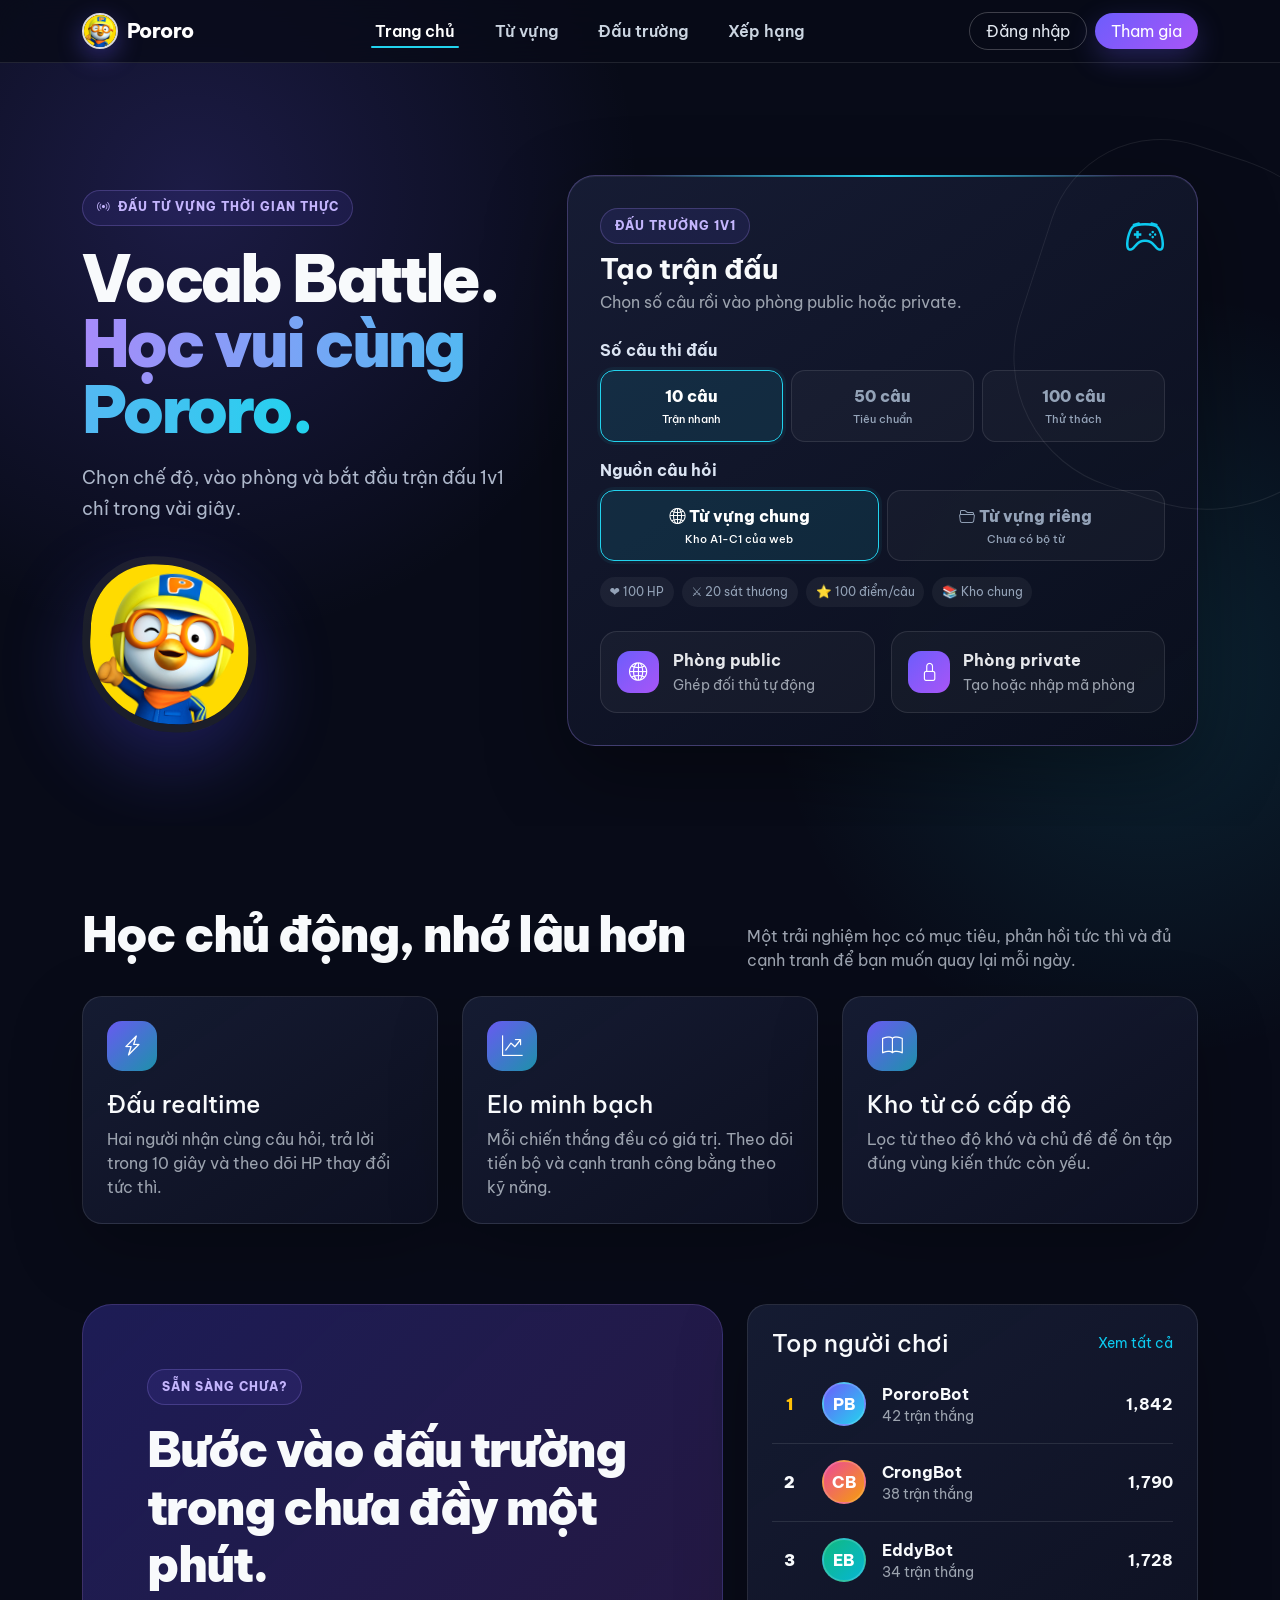
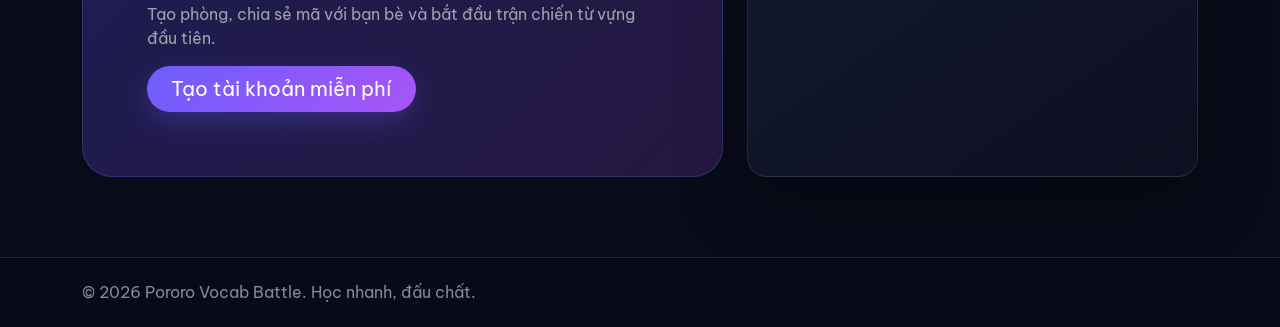
==== index.html @ 4a579e3d "first commit" ====
<!doctype html>
<html lang="vi">
<head>
  <meta charset="utf-8">
  <meta name="viewport" content="width=device-width, initial-scale=1">
  <meta name="description" content="Vocab Battle - Game từ vựng tiếng Anh 1v1 cùng Pororo. Thi đấu thời gian thực, luyện phản xạ và ghi nhớ từ mới.">
  <title>Vocab Battle - Game từ vựng tiếng Anh 1v1</title>
  <link rel="icon" type="image/jpeg" href="assets/images/pororo.jpg">
  <link rel="preconnect" href="https://fonts.googleapis.com">
  <link rel="preconnect" href="https://fonts.gstatic.com" crossorigin>
  <link href="https://fonts.googleapis.com/css2?family=Be+Vietnam+Pro:wght@400;500;600;700;800;900&display=swap" rel="stylesheet">
  <link href="https://cdn.jsdelivr.net/npm/bootstrap@5.3.8/dist/css/bootstrap.min.css" rel="stylesheet">
  <link href="https://cdn.jsdelivr.net/npm/bootstrap-icons@1.13.1/font/bootstrap-icons.min.css" rel="stylesheet">
  <link href="assets/css/main.css" rel="stylesheet">
</head>
<body data-page="home">
  <header id="siteNav"></header>
  <main class="site-main">
    <section class="hero">
      <div class="container position-relative">
        <div class="row g-5 align-items-center">
          <div class="col-lg-5">
            <span class="eyebrow"><i class="bi bi-broadcast"></i> Đấu từ vựng thời gian thực</span>
            <h1 class="hero-title">Vocab Battle.<br><span class="gradient-text">Học vui cùng Pororo.</span></h1>
            <p class="hero-copy">Chọn chế độ, vào phòng và bắt đầu trận đấu 1v1 chỉ trong vài giây.</p>
            <div class="pororo-hero" style="width:min(175px,45vw);margin-left:0"><img src="assets/images/pororo.jpg" alt="Pororo đồng hành cùng người học từ vựng"></div>
          </div>
          <div class="col-lg-7">
            <section class="battle-launcher" aria-labelledby="battleLauncherTitle">
              <div class="d-flex justify-content-between align-items-start gap-3 mb-4"><div><span class="eyebrow">Đấu trường 1v1</span><h2 class="h3 fw-bold mt-2 mb-1" id="battleLauncherTitle">Tạo trận đấu</h2><p class="text-muted-vb mb-0">Chọn số câu rồi vào phòng public hoặc private.</p></div><i class="bi bi-controller fs-1 text-info"></i></div>
              <p class="form-label mb-2">Số câu thi đấu</p>
              <div class="row g-2 mb-3" id="homeModeOptions">
                <div class="col-4 mode-option"><input type="radio" name="homeMode" id="mode10" value="10" checked><label for="mode10">10 câu<small>Trận nhanh</small></label></div>
                <div class="col-4 mode-option"><input type="radio" name="homeMode" id="mode50" value="50"><label for="mode50">50 câu<small>Tiêu chuẩn</small></label></div>
                <div class="col-4 mode-option"><input type="radio" name="homeMode" id="mode100" value="100"><label for="mode100">100 câu<small>Thử thách</small></label></div>
              </div>
              <p class="form-label mb-2">Nguồn câu hỏi</p>
              <div class="row g-2 mb-3">
                <div class="col-6 mode-option"><input type="radio" name="homeBank" id="homeBankPublic" value="public" checked><label for="homeBankPublic"><i class="bi bi-globe2 me-1"></i>Từ vựng chung<small>Kho A1-C1 của web</small></label></div>
                <div class="col-6 mode-option"><input type="radio" name="homeBank" id="homeBankPersonal" value="personal"><label for="homeBankPersonal"><i class="bi bi-folder2-open me-1"></i>Từ vựng riêng<small id="homePersonalCount">Chưa có bộ từ</small></label></div>
              </div>
              <div class="battle-summary mb-4" id="modeSummary"><span>❤️ 100 HP</span><span>⚔️ 20 sát thương</span><span>⭐ 100 điểm/câu</span></div>
              <div class="row g-3">
                <div class="col-md-6"><button class="match-type-btn" id="publicMatch"><span class="match-type-icon"><i class="bi bi-globe2"></i></span><span><strong class="d-block">Phòng public</strong><small class="text-muted-vb">Ghép đối thủ tự động</small></span></button></div>
                <div class="col-md-6"><button class="match-type-btn" id="privateMatch"><span class="match-type-icon"><i class="bi bi-lock"></i></span><span><strong class="d-block">Phòng private</strong><small class="text-muted-vb">Tạo hoặc nhập mã phòng</small></span></button></div>
              </div>
            </section>
          </div>
        </div>
      </div>
    </section>

    <section class="section-space" id="features">
      <div class="container">
        <div class="row align-items-end mb-4">
          <div class="col-lg-7"><h2 class="section-title">Học chủ động, nhớ lâu hơn</h2></div>
          <div class="col-lg-5"><p class="text-muted-vb mb-0">Một trải nghiệm học có mục tiêu, phản hồi tức thì và đủ cạnh tranh để bạn muốn quay lại mỗi ngày.</p></div>
        </div>
        <div class="row g-4">
          <div class="col-md-4"><article class="glass-card"><div class="feature-icon"><i class="bi bi-lightning-charge"></i></div><h4>Đấu realtime</h4><p class="text-muted-vb mb-0">Hai người nhận cùng câu hỏi, trả lời trong 10 giây và theo dõi HP thay đổi tức thì.</p></article></div>
          <div class="col-md-4"><article class="glass-card"><div class="feature-icon"><i class="bi bi-graph-up-arrow"></i></div><h4>Elo minh bạch</h4><p class="text-muted-vb mb-0">Mỗi chiến thắng đều có giá trị. Theo dõi tiến bộ và cạnh tranh công bằng theo kỹ năng.</p></article></div>
          <div class="col-md-4"><article class="glass-card"><div class="feature-icon"><i class="bi bi-book"></i></div><h4>Kho từ có cấp độ</h4><p class="text-muted-vb mb-0">Lọc từ theo độ khó và chủ đề để ôn tập đúng vùng kiến thức còn yếu.</p></article></div>
        </div>
      </div>
    </section>

    <section class="section-space pt-0">
      <div class="container">
        <div class="row g-4 align-items-stretch">
          <div class="col-lg-7">
            <div class="cta-panel h-100 d-flex flex-column justify-content-center">
              <span class="eyebrow align-self-start">Sẵn sàng chưa?</span>
              <h2 class="section-title mt-3">Bước vào đấu trường trong chưa đầy một phút.</h2>
              <p class="text-muted-vb">Tạo phòng, chia sẻ mã với bạn bè và bắt đầu trận chiến từ vựng đầu tiên.</p>
              <div><a class="btn btn-vb btn-lg rounded-pill px-4" href="register.html">Tạo tài khoản miễn phí</a></div>
            </div>
          </div>
          <div class="col-lg-5">
            <div class="glass-card">
              <div class="d-flex justify-content-between align-items-center mb-2"><h4 class="mb-0">Top người chơi</h4><a class="small text-decoration-none text-info" href="leaderboard.html">Xem tất cả</a></div>
              <div class="rank-row"><div class="rank-number text-warning">1</div><div class="avatar">PB</div><div class="flex-grow-1"><strong>PororoBot</strong><div class="small text-muted-vb">42 trận thắng</div></div><strong>1,842</strong></div>
              <div class="rank-row"><div class="rank-number">2</div><div class="avatar" style="--avatar-a:#ec4899;--avatar-b:#f59e0b">CB</div><div class="flex-grow-1"><strong>CrongBot</strong><div class="small text-muted-vb">38 trận thắng</div></div><strong>1,790</strong></div>
              <div class="rank-row"><div class="rank-number">3</div><div class="avatar" style="--avatar-a:#10b981;--avatar-b:#06b6d4">EB</div><div class="flex-grow-1"><strong>EddyBot</strong><div class="small text-muted-vb">34 trận thắng</div></div><strong>1,728</strong></div>
            </div>
          </div>
        </div>
      </div>
    </section>
  </main>
  <div id="siteFooter"></div>
  <script src="https://cdn.jsdelivr.net/npm/bootstrap@5.3.8/dist/js/bootstrap.bundle.min.js"></script>
  <script src="assets/js/app.js"></script>
  <script src="assets/js/vocabulary-data.js"></script>
  <script src="assets/js/vocabulary-examples.js"></script>
  <script src="assets/js/word-bank.js"></script>
  <script src="assets/js/battle-config.js"></script>
  <script src="assets/js/home.js"></script>
</body>
</html>
---- assets/css/main.css ----
:root {
  --vb-primary: #6d5dfc;
  --vb-primary-dark: #4f46e5;
  --vb-secondary: #a855f7;
  --vb-accent: #22d3ee;
  --vb-bg: #080b18;
  --vb-surface: #11162a;
  --vb-surface-2: #171d35;
  --vb-border: rgba(255, 255, 255, 0.1);
  --vb-text: #f8fafc;
  --vb-muted: #9ca3af;
  --vb-success: #34d399;
  --vb-danger: #fb7185;
  --vb-warning: #fbbf24;
  --vb-radius: 20px;
}

* { box-sizing: border-box; }

html { scroll-behavior: smooth; }

body {
  min-height: 100vh;
  margin: 0;
  color: var(--vb-text);
  background:
    radial-gradient(circle at 15% 10%, rgba(109, 93, 252, 0.2), transparent 28rem),
    radial-gradient(circle at 90% 35%, rgba(34, 211, 238, 0.12), transparent 24rem),
    var(--vb-bg);
  font-family: "Be Vietnam Pro", system-ui, -apple-system, BlinkMacSystemFont, "Segoe UI", sans-serif;
}

.page-loader {
  position: fixed;
  z-index: 3000;
  inset: 0;
  display: grid;
  place-items: center;
  padding: 1.5rem;
  opacity: 1;
  visibility: visible;
  background:
    radial-gradient(circle at 50% 42%, rgba(109,93,252,.24), transparent 18rem),
    rgba(8,11,24,.96);
  backdrop-filter: blur(16px);
  transition: opacity .28s ease, visibility .28s ease;
}

.page-loader.is-hidden {
  opacity: 0;
  visibility: hidden;
  pointer-events: none;
}

.page-loader-card {
  display: flex;
  flex-direction: column;
  align-items: center;
  min-width: min(100%, 230px);
  padding: 1.5rem 1.75rem;
  text-align: center;
  border: 1px solid rgba(255,255,255,.1);
  border-radius: 24px;
  background: rgba(17,22,42,.82);
  box-shadow: 0 28px 80px rgba(0,0,0,.38);
}

.page-loader-logo-wrap {
  position: relative;
  display: grid;
  width: 78px;
  height: 78px;
  margin-bottom: .9rem;
  place-items: center;
}

.page-loader-logo {
  width: 58px;
  height: 58px;
  object-fit: cover;
  border: 3px solid rgba(255,255,255,.9);
  border-radius: 50%;
  box-shadow: 0 10px 28px rgba(109,93,252,.42);
}

.page-loader-ring {
  position: absolute;
  inset: 0;
  border: 3px solid rgba(255,255,255,.1);
  border-top-color: var(--vb-accent);
  border-right-color: var(--vb-primary);
  border-radius: 50%;
  animation: page-loader-spin .9s linear infinite;
}

.page-loader-title {
  color: #fff;
  font-size: 1rem;
  font-weight: 850;
}

.page-loader-message {
  margin-top: .25rem;
  color: #94a3b8;
  font-size: .78rem;
}

.page-loader-dots {
  display: flex;
  gap: .3rem;
  margin-top: .75rem;
}

.page-loader-dots i {
  width: 6px;
  height: 6px;
  border-radius: 50%;
  background: var(--vb-accent);
  animation: page-loader-dot .8s ease-in-out infinite alternate;
}

.page-loader-dots i:nth-child(2) { animation-delay: .15s; }
.page-loader-dots i:nth-child(3) { animation-delay: .3s; }

body.page-is-ready .navbar-vb,
body.page-is-ready .site-main,
body.page-is-ready .site-footer {
  animation: page-enter .42s cubic-bezier(.2,.7,.3,1) both;
}

body.page-is-ready .site-main { animation-delay: .04s; }
body.page-is-ready .site-footer { animation-delay: .08s; }

body.page-is-leaving .navbar-vb,
body.page-is-leaving .site-main,
body.page-is-leaving .site-footer {
  opacity: 0;
  transform: translateY(-8px);
  transition: opacity .2s ease, transform .2s ease;
}

@keyframes page-loader-spin {
  to { transform: rotate(360deg); }
}

@keyframes page-loader-dot {
  from { opacity: .3; transform: translateY(2px); }
  to { opacity: 1; transform: translateY(-2px); }
}

@keyframes page-enter {
  from { opacity: 0; transform: translateY(10px); }
  to { opacity: 1; transform: translateY(0); }
}

@media (prefers-reduced-motion: reduce) {
  .page-loader,
  body.page-is-leaving .navbar-vb,
  body.page-is-leaving .site-main,
  body.page-is-leaving .site-footer { transition: none; }

  .page-loader-ring,
  .page-loader-dots i,
  body.page-is-ready .navbar-vb,
  body.page-is-ready .site-main,
  body.page-is-ready .site-footer { animation: none; }
}

a { color: inherit; }

.site-main { min-height: calc(100vh - 148px); }

.navbar-vb {
  background: rgba(8, 11, 24, 0.78);
  border-bottom: 1px solid var(--vb-border);
  backdrop-filter: blur(18px);
}

.navbar-brand {
  font-weight: 800;
  letter-spacing: -0.025em;
}

.brand-mark {
  display: inline-block;
  width: 36px;
  height: 36px;
  margin-right: 0.55rem;
  object-fit: cover;
  border: 2px solid rgba(255, 255, 255, .85);
  border-radius: 50%;
  box-shadow: 0 8px 25px rgba(109, 93, 252, 0.38);
}

.brand-name { color: #fff; }
.brand-name span { color: #fff; }

.nav-link {
  color: #cbd5e1;
  font-weight: 600;
}

.nav-link:hover,
.nav-link.active { color: #fff; }

.nav-link.active { position: relative; }

.nav-link.active::after {
  position: absolute;
  right: 0.75rem;
  bottom: 0.2rem;
  left: 0.75rem;
  height: 2px;
  content: "";
  background: var(--vb-accent);
  border-radius: 999px;
}

.btn-vb {
  color: #fff;
  border: 0;
  background: linear-gradient(135deg, var(--vb-primary), var(--vb-secondary));
  box-shadow: 0 10px 28px rgba(109, 93, 252, 0.28);
}

.btn-vb:hover,
.btn-vb:focus {
  color: #fff;
  transform: translateY(-1px);
  box-shadow: 0 14px 32px rgba(109, 93, 252, 0.38);
}

.btn-outline-vb {
  color: #e2e8f0;
  border-color: rgba(255, 255, 255, 0.22);
}

.btn-outline-vb:hover {
  color: #fff;
  border-color: var(--vb-primary);
  background: rgba(109, 93, 252, 0.15);
}

.hero {
  position: relative;
  padding: 7rem 0 5rem;
  overflow: hidden;
}

.hero::after {
  position: absolute;
  top: 12%;
  right: -6rem;
  width: 22rem;
  height: 22rem;
  content: "";
  border: 1px solid rgba(255, 255, 255, 0.08);
  border-radius: 38% 62% 55% 45%;
  transform: rotate(18deg);
}

.eyebrow {
  display: inline-flex;
  gap: 0.5rem;
  align-items: center;
  padding: 0.48rem 0.85rem;
  color: #c4b5fd;
  font-size: 0.78rem;
  font-weight: 800;
  letter-spacing: 0.08em;
  text-transform: uppercase;
  border: 1px solid rgba(167, 139, 250, 0.25);
  border-radius: 999px;
  background: rgba(109, 93, 252, 0.1);
}

.hero-title {
  max-width: 780px;
  margin: 1.25rem 0;
  font-size: clamp(2.35rem, 5vw, 4.25rem);
  font-weight: 900;
  line-height: 1.03;
  letter-spacing: -0.05em;
}

.gradient-text {
  color: transparent;
  background: linear-gradient(90deg, #a78bfa, #22d3ee);
  -webkit-background-clip: text;
  background-clip: text;
}

.hero-copy {
  max-width: 640px;
  margin: 0;
  color: #aeb8cb;
  font-size: 1.1rem;
  line-height: 1.75;
}

.section-space { padding: 5rem 0; }

.section-title {
  font-size: clamp(2rem, 5vw, 3rem);
  font-weight: 850;
  letter-spacing: -0.04em;
}

.text-muted-vb { color: var(--vb-muted) !important; }

.glass-card {
  height: 100%;
  padding: 1.5rem;
  border: 1px solid var(--vb-border);
  border-radius: var(--vb-radius);
  background: linear-gradient(145deg, rgba(23, 29, 53, 0.9), rgba(14, 18, 35, 0.82));
  box-shadow: 0 24px 70px rgba(0, 0, 0, 0.25);
}

.feature-icon {
  display: grid;
  width: 50px;
  height: 50px;
  margin-bottom: 1.2rem;
  place-items: center;
  color: #fff;
  font-size: 1.3rem;
  border-radius: 15px;
  background: linear-gradient(135deg, rgba(109, 93, 252, 0.95), rgba(34, 211, 238, 0.65));
}

.stat-value {
  font-size: 2rem;
  font-weight: 900;
  letter-spacing: -0.04em;
}

.rank-row {
  display: flex;
  gap: 1rem;
  align-items: center;
  padding: 1rem 0;
  border-bottom: 1px solid var(--vb-border);
}

.rank-row:last-child { border-bottom: 0; }

.rank-number {
  width: 34px;
  font-weight: 900;
  text-align: center;
}

.avatar {
  display: grid;
  flex: 0 0 auto;
  width: 44px;
  height: 44px;
  place-items: center;
  color: #fff;
  font-weight: 800;
  border: 2px solid rgba(255,255,255,.15);
  border-radius: 50%;
  background: linear-gradient(135deg, var(--avatar-a, #6d5dfc), var(--avatar-b, #22d3ee));
}

.avatar-lg { width: 76px; height: 76px; font-size: 1.3rem; }
.avatar img { width: 100%; height: 100%; object-fit: cover; border-radius: inherit; }

.page-hero { padding: 4rem 0 2rem; }

.auth-shell {
  display: grid;
  min-height: calc(100vh - 76px);
  place-items: center;
  padding: 3rem 1rem;
}

.auth-card { width: min(100%, 470px); }

.social-btn {
  display: flex;
  gap: .75rem;
  align-items: center;
  justify-content: center;
  min-height: 48px;
  color: #e5e7eb;
  font-weight: 700;
  border: 1px solid var(--vb-border);
  border-radius: 14px;
  background: rgba(255, 255, 255, .04);
}

.social-btn:hover {
  color: #fff;
  border-color: rgba(255,255,255,.3);
  background: rgba(255,255,255,.08);
}

.social-btn.facebook { color: #dbeafe; background: rgba(24,119,242,.12); }

.auth-divider {
  display: flex;
  gap: 1rem;
  align-items: center;
  margin: 1.4rem 0;
  color: #64748b;
  font-size: .8rem;
  font-weight: 700;
  text-transform: uppercase;
}

.auth-divider::before,
.auth-divider::after {
  flex: 1;
  height: 1px;
  content: "";
  background: var(--vb-border);
}

.pororo-hero {
  position: relative;
  width: min(260px, 70vw);
  aspect-ratio: 1;
  margin: 2rem auto 0;
  overflow: hidden;
  border: 8px solid rgba(255,255,255,.08);
  border-radius: 42% 58% 46% 54%;
  box-shadow: 0 30px 80px rgba(79,70,229,.32);
  transform: rotate(3deg);
}

.pororo-hero img { width: 100%; height: 100%; object-fit: cover; }

.battle-launcher {
  position: relative;
  padding: clamp(1.25rem, 4vw, 2rem);
  border: 1px solid rgba(167,139,250,.3);
  border-radius: 28px;
  background: linear-gradient(145deg, rgba(23,29,53,.96), rgba(10,14,28,.94));
  box-shadow: 0 28px 80px rgba(0,0,0,.36), inset 0 1px 0 rgba(255,255,255,.06);
}

.battle-launcher::before {
  position: absolute;
  top: -1px;
  left: 12%;
  width: 76%;
  height: 2px;
  content: "";
  background: linear-gradient(90deg, transparent, var(--vb-accent), transparent);
}

.match-type-btn {
  display: flex;
  gap: .85rem;
  align-items: center;
  width: 100%;
  min-height: 82px;
  padding: 1rem;
  color: #e5e7eb;
  text-align: left;
  border: 1px solid var(--vb-border);
  border-radius: 17px;
  background: rgba(255,255,255,.035);
  transition: .2s ease;
}

.match-type-btn:hover,
.match-type-btn.active {
  color: #fff;
  border-color: var(--vb-primary);
  background: rgba(109,93,252,.16);
  transform: translateY(-2px);
}

.match-type-icon {
  display: grid;
  width: 42px;
  height: 42px;
  flex: 0 0 auto;
  place-items: center;
  color: #fff;
  font-size: 1.15rem;
  border-radius: 13px;
  background: linear-gradient(135deg, var(--vb-primary), var(--vb-secondary));
}

.mode-option { position: relative; }
.mode-option input { position: absolute; opacity: 0; pointer-events: none; }
.mode-option label {
  display: block;
  padding: .85rem .5rem;
  color: #94a3b8;
  font-weight: 800;
  text-align: center;
  cursor: pointer;
  border: 1px solid var(--vb-border);
  border-radius: 14px;
  background: rgba(255,255,255,.03);
  transition: .2s ease;
}
.mode-option label small { display: block; margin-top: .15rem; font-size: .68rem; font-weight: 500; }
.mode-option input:checked + label {
  color: #fff;
  border-color: var(--vb-accent);
  background: rgba(34,211,238,.11);
  box-shadow: 0 0 0 3px rgba(34,211,238,.06);
}

.battle-summary {
  display: flex;
  flex-wrap: wrap;
  gap: .5rem;
  color: #94a3b8;
  font-size: .78rem;
}
.battle-summary span { padding: .35rem .6rem; border-radius: 999px; background: rgba(255,255,255,.05); }

.form-label { color: #dbe4f3; font-weight: 700; }

.form-control,
.form-select {
  min-height: 48px;
  color: #f8fafc;
  border-color: rgba(255,255,255,.12);
  background-color: rgba(8,11,24,.72);
}

.form-control:focus,
.form-select:focus {
  color: #fff;
  border-color: var(--vb-primary);
  background-color: #0f1428;
  box-shadow: 0 0 0 .25rem rgba(109,93,252,.15);
}

.form-control::placeholder { color: #64748b; }
.form-select option { color: #111827; }

#wordModal .form-select,
#wordModal .form-select:focus {
  color: #fff;
}

#wordModal .form-select option {
  color: #fff;
  background-color: #0f1428;
}

.input-group-text {
  color: #94a3b8;
  border-color: rgba(255,255,255,.12);
  background: rgba(8,11,24,.72);
}

.profile-banner {
  height: 145px;
  border-radius: var(--vb-radius) var(--vb-radius) 0 0;
  background:
    linear-gradient(125deg, rgba(109,93,252,.9), rgba(168,85,247,.65)),
    repeating-linear-gradient(45deg, transparent, transparent 16px, rgba(255,255,255,.08) 16px, rgba(255,255,255,.08) 17px);
}

.profile-avatar-wrap { margin-top: -42px; }

.table-vb { --bs-table-bg: transparent; --bs-table-color: #e5e7eb; }
.table-vb > :not(caption) > * > * { padding: 1rem; border-bottom-color: var(--vb-border); }

.badge-soft-primary { color: #c4b5fd; background: rgba(109,93,252,.16); }
.badge-soft-success { color: #6ee7b7; background: rgba(16,185,129,.14); }
.badge-soft-warning { color: #fde68a; background: rgba(245,158,11,.15); }
.badge-soft-danger { color: #fda4af; background: rgba(244,63,94,.14); }

.role-pill {
  padding: .15rem .4rem;
  color: #fde68a;
  font-size: .62rem;
  font-weight: 800;
  text-transform: uppercase;
  border-radius: 999px;
  background: rgba(245,158,11,.16);
}

.bank-tabs {
  display: inline-flex;
  flex-wrap: wrap;
  gap: .35rem;
  padding: .3rem;
  border: 1px solid var(--vb-border);
  border-radius: 15px;
  background: rgba(8,11,24,.45);
}

.bank-tab {
  padding: .65rem 1rem;
  color: #94a3b8;
  font-weight: 750;
  border: 0;
  border-radius: 11px;
  background: transparent;
}

.bank-tab:hover,
.bank-tab.active { color: #fff; background: rgba(109,93,252,.18); }

.upload-dropzone {
  padding: 2rem 1rem;
  text-align: center;
  cursor: pointer;
  border: 1px dashed rgba(34,211,238,.38);
  border-radius: 18px;
  background: rgba(34,211,238,.045);
}

.upload-dropzone:hover,
.upload-dropzone.dragover { border-color: var(--vb-accent); background: rgba(34,211,238,.09); }

.level-filter-buttons {
  display: grid;
  grid-template-columns: repeat(6, 1fr);
  gap: .35rem;
  padding: .3rem;
  border: 1px solid var(--vb-border);
  border-radius: 14px;
  background: rgba(8,11,24,.55);
}

.level-filter-btn {
  min-height: 40px;
  padding: .45rem .35rem;
  color: #94a3b8;
  font-size: .82rem;
  font-weight: 800;
  border: 0;
  border-radius: 10px;
  background: transparent;
  transition: .18s ease;
}

.level-filter-btn:hover,
.level-filter-btn.active {
  color: #fff;
  background: linear-gradient(135deg, rgba(109,93,252,.8), rgba(168,85,247,.6));
}

@media (max-width: 575.98px) {
  .level-filter-buttons { grid-template-columns: repeat(3, 1fr); }
}

.room-code {
  padding: 1.5rem;
  color: #fff;
  font-family: ui-monospace, SFMono-Regular, Menlo, monospace;
  font-size: clamp(2rem, 8vw, 4rem);
  font-weight: 900;
  letter-spacing: .18em;
  text-align: center;
  border: 1px dashed rgba(255,255,255,.25);
  border-radius: 18px;
  background: rgba(8,11,24,.6);
}

.battle-stage {
  position: relative;
  min-height: calc(100vh - 76px);
  padding: 2.5rem 0 4rem;
  overflow: hidden;
}

.player-card {
  padding: 1rem;
  border: 1px solid var(--vb-border);
  border-radius: 18px;
  background: rgba(17,22,42,.88);
}

.hp-track {
  height: 10px;
  overflow: hidden;
  border-radius: 999px;
  background: rgba(255,255,255,.1);
}

.hp-bar {
  width: 100%;
  height: 100%;
  border-radius: inherit;
  background: linear-gradient(90deg, #10b981, #34d399);
  transition: width .45s ease, background .3s ease;
}

.question-card {
  padding: clamp(1.5rem, 5vw, 3rem);
  border: 1px solid rgba(109,93,252,.38);
  border-radius: 28px;
  background: linear-gradient(145deg, rgba(23,29,53,.98), rgba(10,14,28,.96));
  box-shadow: 0 30px 90px rgba(0,0,0,.38), inset 0 1px 0 rgba(255,255,255,.05);
}

.timer-ring {
  display: grid;
  width: 64px;
  height: 64px;
  place-items: center;
  color: #fff;
  font-size: 1.45rem;
  font-weight: 900;
  border: 5px solid rgba(34,211,238,.25);
  border-top-color: var(--vb-accent);
  border-radius: 50%;
}

.battle-word {
  margin: 1.5rem 0 2rem;
  font-size: clamp(2.4rem, 7vw, 5.3rem);
  font-weight: 900;
  letter-spacing: .06em;
}

.answer-btn {
  display: flex;
  gap: .9rem;
  align-items: center;
  width: 100%;
  min-height: 64px;
  padding: .85rem 1rem;
  color: #e5e7eb;
  font-weight: 700;
  text-align: left;
  border: 1px solid var(--vb-border);
  border-radius: 16px;
  background: rgba(255,255,255,.035);
  transition: .2s ease;
}

.answer-btn:hover:not(:disabled) {
  color: #fff;
  border-color: var(--vb-primary);
  background: rgba(109,93,252,.14);
  transform: translateY(-2px);
}

.answer-btn:disabled { cursor: not-allowed; opacity: .76; }
.answer-btn.correct { border-color: var(--vb-success); background: rgba(16,185,129,.18); }
.answer-btn.wrong { border-color: var(--vb-danger); background: rgba(244,63,94,.17); }

.answer-key {
  display: grid;
  width: 34px;
  height: 34px;
  flex: 0 0 auto;
  place-items: center;
  border-radius: 10px;
  background: rgba(255,255,255,.1);
}

.word-list-item {
  padding: 1rem;
  border-bottom: 1px solid var(--vb-border);
}

.word-list-item:last-child { border-bottom: 0; }

.word-list-summary { min-width: 0; }

.word-toggle,
.word-toggle-static {
  min-width: 0;
  padding: 0;
  color: inherit;
  text-align: left;
  border: 0;
  background: transparent;
}

.word-toggle { cursor: pointer; }

.word-toggle:focus-visible {
  outline: 2px solid var(--vb-accent);
  outline-offset: 6px;
  border-radius: 10px;
}

.word-summary-content {
  min-width: 0;
  padding: .15rem;
  border-radius: 12px;
  transition: background .18s ease;
}

.word-toggle:hover .word-summary-content { background: rgba(255,255,255,.035); }

.word-toggle-icon {
  flex: 0 0 auto;
  color: var(--vb-accent);
  transition: transform .2s ease;
}

.word-toggle-icon.is-open { transform: rotate(180deg); }

.word-example {
  margin: .85rem 0 .1rem 4.25rem;
  padding: .85rem 1rem;
  color: #dbeafe;
  border-left: 3px solid var(--vb-accent);
  border-radius: 0 12px 12px 0;
  background: rgba(34,211,238,.07);
}

.word-example-label {
  margin-bottom: .3rem;
  color: var(--vb-accent);
  font-size: .75rem;
  font-weight: 800;
  letter-spacing: .04em;
  text-transform: uppercase;
}

@media (max-width: 575.98px) {
  .word-example { margin-left: 0; }
  .word-list-summary { align-items: flex-start !important; }
  .word-summary-content { align-items: flex-start !important; }
}

.cta-panel {
  padding: clamp(2rem, 6vw, 4rem);
  border: 1px solid rgba(167,139,250,.2);
  border-radius: 30px;
  background: linear-gradient(135deg, rgba(79,70,229,.3), rgba(168,85,247,.18));
}

.site-footer {
  padding: 1.4rem 0;
  color: #7f8ba3;
  border-top: 1px solid var(--vb-border);
  background: rgba(8,11,24,.75);
}

.toast-container { z-index: 1090; }

@media (max-width: 991.98px) {
  .nav-link.active::after { display: none; }
  .navbar-collapse { padding: 1rem 0; }
  .hero { padding-top: 5rem; }
  .hero-title { max-width: 650px; }
}

@media (max-width: 575.98px) {
  .section-space { padding: 3.5rem 0; }
  .glass-card { padding: 1.15rem; }
  .room-code { letter-spacing: .08em; }
  .battle-stage { padding-top: 1.2rem; }
  .player-card .avatar { display: none; }
}
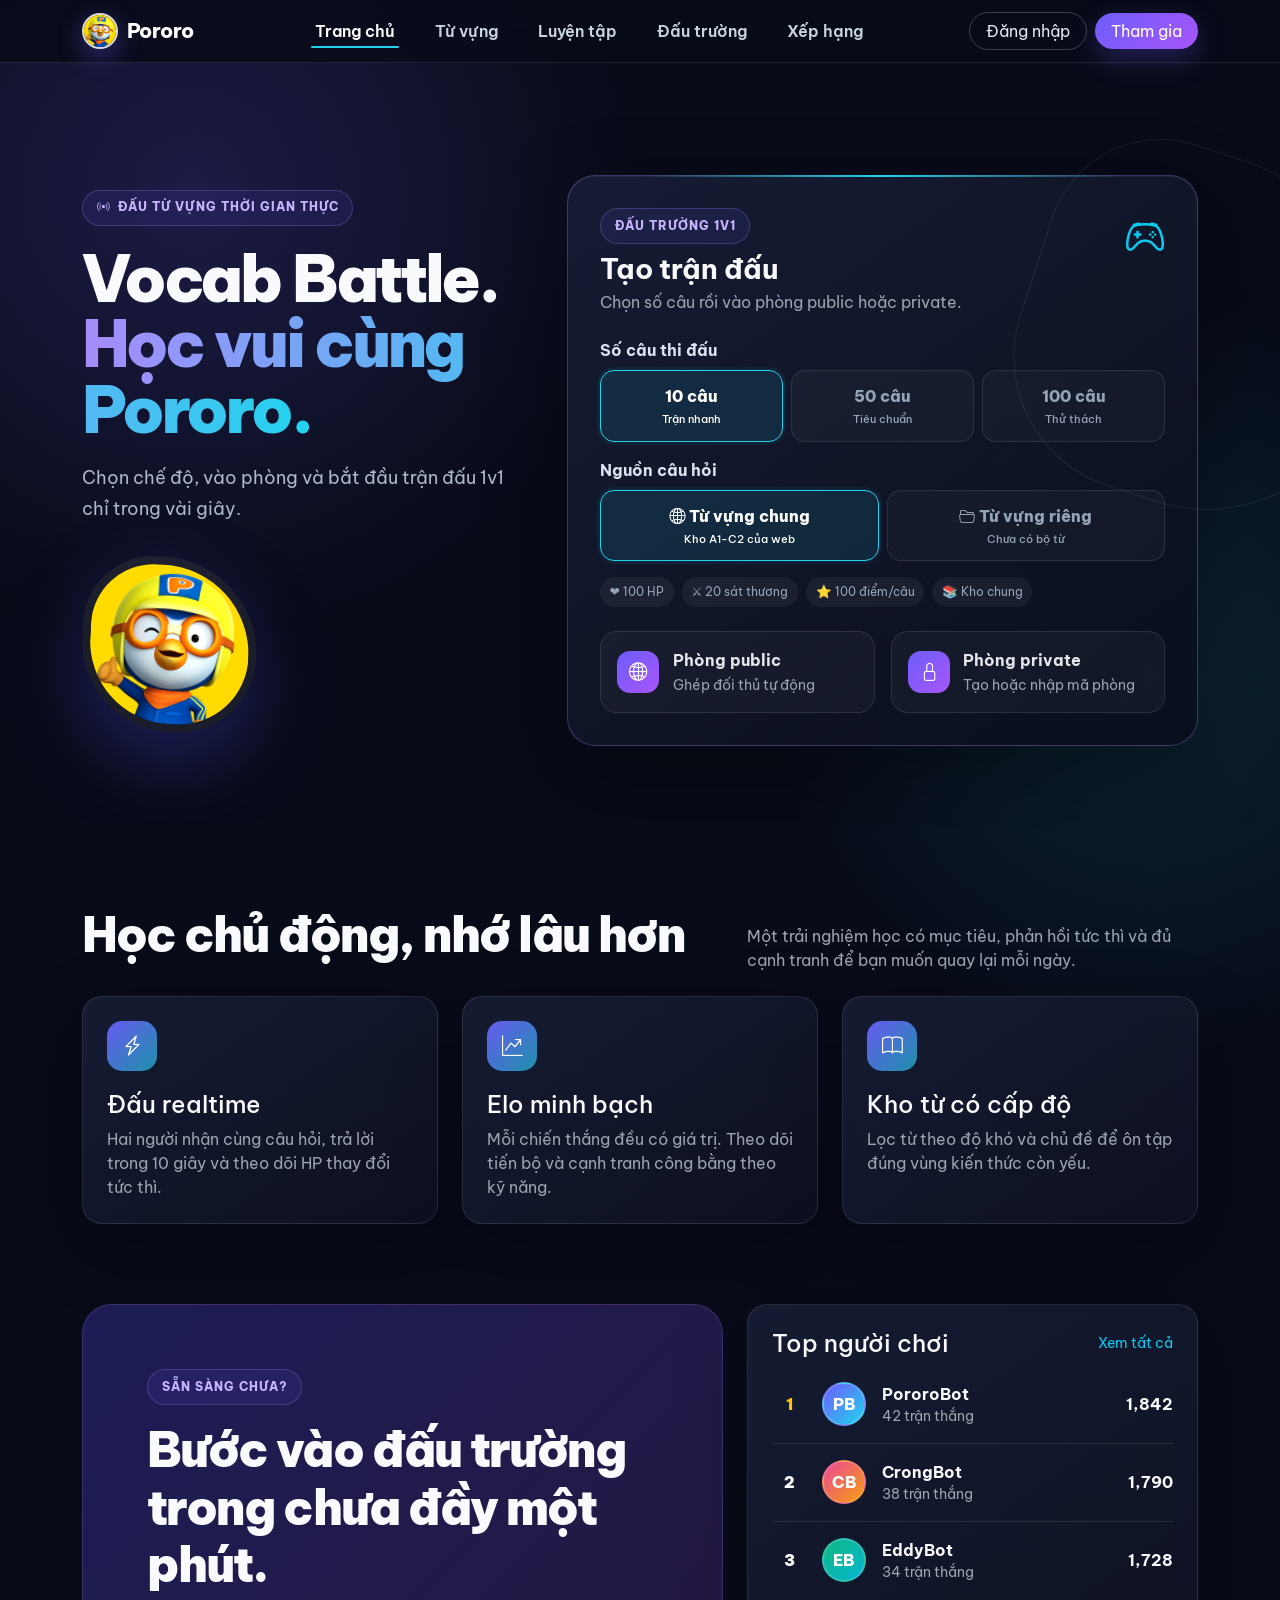
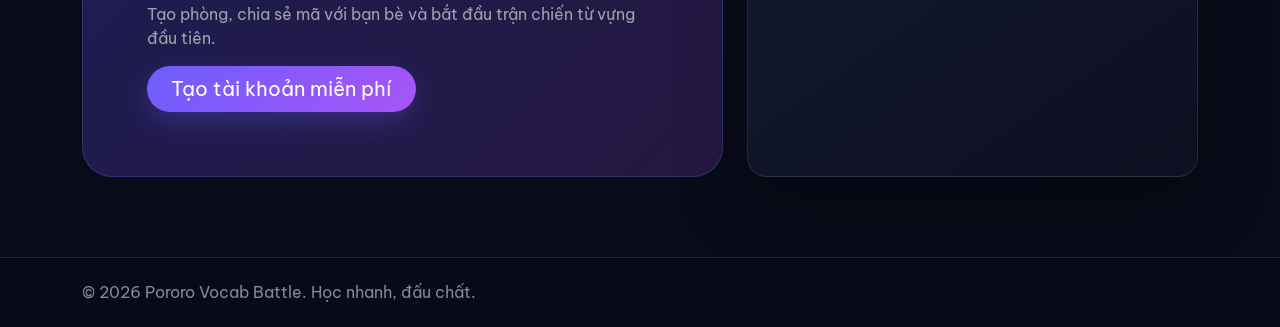
==== commit c051fa05: "Add advanced C1-C2 vocabulary practice topics" ====
--- a/index.html
+++ b/index.html
@@ -36,7 +36,7 @@
               </div>
               <p class="form-label mb-2">Nguồn câu hỏi</p>
               <div class="row g-2 mb-3">
-                <div class="col-6 mode-option"><input type="radio" name="homeBank" id="homeBankPublic" value="public" checked><label for="homeBankPublic"><i class="bi bi-globe2 me-1"></i>Từ vựng chung<small>Kho A1-C1 của web</small></label></div>
+                <div class="col-6 mode-option"><input type="radio" name="homeBank" id="homeBankPublic" value="public" checked><label for="homeBankPublic"><i class="bi bi-globe2 me-1"></i>Từ vựng chung<small>Kho A1-C2 của web</small></label></div>
                 <div class="col-6 mode-option"><input type="radio" name="homeBank" id="homeBankPersonal" value="personal"><label for="homeBankPersonal"><i class="bi bi-folder2-open me-1"></i>Từ vựng riêng<small id="homePersonalCount">Chưa có bộ từ</small></label></div>
               </div>
               <div class="battle-summary mb-4" id="modeSummary"><span>❤️ 100 HP</span><span>⚔️ 20 sát thương</span><span>⭐ 100 điểm/câu</span></div>
@@ -92,6 +92,8 @@
   <script src="assets/js/app.js"></script>
   <script src="assets/js/vocabulary-data.js"></script>
   <script src="assets/js/vocabulary-examples.js"></script>
+  <script src="assets/js/ielts-band7-data.js"></script>
+  <script src="assets/js/ielts-advanced-data.js"></script>
   <script src="assets/js/word-bank.js"></script>
   <script src="assets/js/battle-config.js"></script>
   <script src="assets/js/home.js"></script>
--- a/assets/css/main.css
+++ b/assets/css/main.css
@@ -536,6 +536,16 @@
 }
 
 .form-control::placeholder { color: #64748b; }
+
+.form-control:disabled {
+  color: #cbd5e1;
+  -webkit-text-fill-color: #cbd5e1;
+  opacity: 1;
+  cursor: not-allowed;
+  border-color: rgba(255,255,255,.12);
+  background-color: rgba(8,11,24,.72);
+}
+
 .form-select option { color: #111827; }
 
 #wordModal .form-select,
@@ -563,6 +573,20 @@
 }
 
 .profile-avatar-wrap { margin-top: -42px; }
+
+.profile-page .glass-card {
+  height: auto;
+}
+
+.profile-summary-card {
+  position: static;
+}
+
+.profile-content-stack {
+  display: grid;
+  gap: 1.5rem;
+  align-content: start;
+}
 
 .table-vb { --bs-table-bg: transparent; --bs-table-color: #e5e7eb; }
 .table-vb > :not(caption) > * > * { padding: 1rem; border-bottom-color: var(--vb-border); }
@@ -618,7 +642,7 @@
 
 .level-filter-buttons {
   display: grid;
-  grid-template-columns: repeat(6, 1fr);
+  grid-template-columns: repeat(7, 1fr);
   gap: .35rem;
   padding: .3rem;
   border: 1px solid var(--vb-border);
@@ -645,7 +669,7 @@
 }
 
 @media (max-width: 575.98px) {
-  .level-filter-buttons { grid-template-columns: repeat(3, 1fr); }
+  .level-filter-buttons { grid-template-columns: repeat(4, 1fr); }
 }
 
 .room-code {
@@ -817,6 +841,365 @@
   text-transform: uppercase;
 }
 
+.practice-page { min-height: calc(100vh - 76px); }
+
+.practice-level-grid {
+  display: grid;
+  grid-template-columns: repeat(6, minmax(0, 1fr));
+  gap: 1rem;
+}
+
+.practice-section-heading {
+  display: flex;
+  gap: 1rem;
+  align-items: end;
+  justify-content: space-between;
+  margin-bottom: 1.25rem;
+}
+
+.practice-topic-heading {
+  margin-top: 4.5rem;
+}
+
+.practice-topic-total {
+  min-width: 112px;
+  padding: .7rem 1rem;
+  color: #a5b4fc;
+  text-align: center;
+  border: 1px solid rgba(129,140,248,.25);
+  border-radius: 16px;
+  background: rgba(99,102,241,.09);
+}
+
+.practice-topic-total strong {
+  display: block;
+  color: #fff;
+  font-size: 1.15rem;
+}
+
+.practice-level-card {
+  --practice-accent: #6d5dfc;
+  display: flex;
+  min-height: 245px;
+  padding: 1.35rem;
+  color: #e5e7eb;
+  text-align: left;
+  flex-direction: column;
+  border: 1px solid var(--vb-border);
+  border-radius: 22px;
+  background:
+    linear-gradient(155deg, color-mix(in srgb, var(--practice-accent) 16%, transparent), transparent 48%),
+    linear-gradient(145deg, rgba(23,29,53,.95), rgba(12,16,31,.92));
+  box-shadow: 0 20px 55px rgba(0,0,0,.22);
+  transition: transform .2s ease, border-color .2s ease, box-shadow .2s ease;
+}
+
+.practice-level-card[data-practice-level="A1"] { --practice-accent: #34d399; }
+.practice-level-card[data-practice-level="A2"] { --practice-accent: #22d3ee; }
+.practice-level-card[data-practice-level="B1"] { --practice-accent: #60a5fa; }
+.practice-level-card[data-practice-level="B2"] { --practice-accent: #a78bfa; }
+.practice-level-card[data-practice-level="C1"] { --practice-accent: #f59e0b; }
+.practice-level-card[data-practice-level="C2"] { --practice-accent: #fb7185; }
+
+.practice-level-card:hover,
+.practice-level-card:focus-visible {
+  color: #fff;
+  border-color: color-mix(in srgb, var(--practice-accent) 72%, white 8%);
+  box-shadow: 0 24px 70px color-mix(in srgb, var(--practice-accent) 16%, transparent);
+  transform: translateY(-5px);
+}
+
+.practice-level-card:focus-visible {
+  outline: 3px solid color-mix(in srgb, var(--practice-accent) 45%, transparent);
+  outline-offset: 3px;
+}
+
+.practice-level-icon {
+  display: grid;
+  width: 48px;
+  height: 48px;
+  margin-bottom: 1rem;
+  color: var(--practice-accent);
+  font-size: 1.55rem;
+  place-items: center;
+  border-radius: 15px;
+  background: color-mix(in srgb, var(--practice-accent) 14%, transparent);
+}
+
+.practice-level-code {
+  color: var(--practice-accent);
+  font-size: 2rem;
+  font-weight: 900;
+  letter-spacing: -.04em;
+}
+
+.practice-level-description {
+  margin: .55rem 0 1.25rem;
+  color: #94a3b8;
+  font-size: .86rem;
+  line-height: 1.55;
+}
+
+.practice-level-footer {
+  display: flex;
+  gap: .6rem;
+  align-items: center;
+  justify-content: space-between;
+  margin-top: auto;
+  padding-top: .9rem;
+  color: #cbd5e1;
+  font-size: .72rem;
+  font-weight: 750;
+  border-top: 1px solid rgba(255,255,255,.08);
+}
+
+.practice-topic-grid {
+  display: grid;
+  grid-template-columns: repeat(3, minmax(0, 1fr));
+  gap: .85rem;
+}
+
+.practice-topic-card {
+  display: grid;
+  min-height: 108px;
+  padding: 1rem;
+  color: #e5e7eb;
+  text-align: left;
+  grid-template-columns: auto auto 1fr auto;
+  gap: .8rem;
+  align-items: center;
+  border: 1px solid var(--vb-border);
+  border-radius: 19px;
+  background:
+    radial-gradient(circle at 10% 15%, rgba(34,211,238,.09), transparent 42%),
+    linear-gradient(145deg, rgba(23,29,53,.94), rgba(12,16,31,.92));
+  box-shadow: 0 16px 38px rgba(0,0,0,.18);
+  transition: transform .2s ease, border-color .2s ease, background .2s ease;
+}
+
+.practice-topic-card:hover,
+.practice-topic-card:focus-visible {
+  color: #fff;
+  border-color: rgba(34,211,238,.55);
+  background:
+    radial-gradient(circle at 10% 15%, rgba(34,211,238,.16), transparent 48%),
+    linear-gradient(145deg, rgba(28,37,66,.96), rgba(13,19,36,.94));
+  transform: translateY(-3px);
+}
+
+.practice-topic-card:focus-visible {
+  outline: 3px solid rgba(34,211,238,.24);
+  outline-offset: 3px;
+}
+
+.practice-topic-number {
+  color: #64748b;
+  font-size: .68rem;
+  font-weight: 900;
+  letter-spacing: .08em;
+}
+
+.practice-topic-icon {
+  display: grid;
+  width: 42px;
+  height: 42px;
+  color: #67e8f9;
+  font-size: 1.1rem;
+  place-items: center;
+  border-radius: 13px;
+  background: rgba(34,211,238,.11);
+}
+
+.practice-topic-copy {
+  display: flex;
+  min-width: 0;
+  flex-direction: column;
+}
+
+.practice-topic-copy strong {
+  overflow: hidden;
+  text-overflow: ellipsis;
+  white-space: nowrap;
+}
+
+.practice-topic-copy span {
+  margin-top: .2rem;
+  color: #94a3b8;
+  font-size: .72rem;
+}
+
+.practice-topic-arrow {
+  color: #64748b;
+  font-size: 1.4rem;
+  transition: color .2s ease, transform .2s ease;
+}
+
+.practice-topic-card:hover .practice-topic-arrow,
+.practice-topic-card:focus-visible .practice-topic-arrow {
+  color: #67e8f9;
+  transform: translateX(3px);
+}
+
+.practice-topic-badge {
+  color: #a5f3fc;
+  border: 1px solid rgba(34,211,238,.2);
+  background: rgba(34,211,238,.09);
+}
+
+.practice-session,
+.practice-result { padding: 2.5rem 0 5rem; }
+
+.practice-toolbar,
+.practice-stats {
+  display: flex;
+  flex-wrap: wrap;
+  gap: .75rem;
+  align-items: center;
+  justify-content: space-between;
+  max-width: 920px;
+  margin-inline: auto;
+}
+
+.practice-progress {
+  max-width: 920px;
+  height: 11px;
+  margin: 1rem auto;
+  overflow: hidden;
+  border-radius: 999px;
+  background: rgba(255,255,255,.09);
+}
+
+.practice-progress-bar {
+  width: 0;
+  height: 100%;
+  border-radius: inherit;
+  background: linear-gradient(90deg, var(--vb-primary), var(--vb-accent));
+  transition: width .35s ease;
+}
+
+.practice-stats {
+  justify-content: flex-start;
+  margin-bottom: 1.25rem;
+}
+
+.practice-stats span {
+  padding: .5rem .75rem;
+  color: #cbd5e1;
+  font-size: .82rem;
+  border: 1px solid rgba(255,255,255,.08);
+  border-radius: 999px;
+  background: rgba(255,255,255,.035);
+}
+
+.practice-question-card { max-width: 920px; }
+
+.practice-word-meta span {
+  display: inline-flex;
+  padding: .35rem .7rem;
+  color: #c4b5fd;
+  font-size: .75rem;
+  font-weight: 800;
+  border-radius: 999px;
+  background: rgba(109,93,252,.15);
+}
+
+.practice-question-card .answer-btn.correct,
+.practice-question-card .answer-btn.wrong { opacity: 1; }
+
+.practice-feedback {
+  margin-top: 1.4rem;
+  padding: 1rem 1.15rem;
+  color: #e2e8f0;
+  text-align: left;
+  border: 1px solid rgba(255,255,255,.1);
+  border-radius: 16px;
+  background: rgba(255,255,255,.035);
+}
+
+.practice-feedback.is-correct {
+  border-color: rgba(52,211,153,.32);
+  background: rgba(16,185,129,.09);
+}
+
+.practice-feedback.is-wrong {
+  border-color: rgba(251,191,36,.32);
+  background: rgba(245,158,11,.08);
+}
+
+.practice-feedback-heading {
+  margin-bottom: .55rem;
+  color: #fff;
+  font-weight: 850;
+}
+
+.practice-feedback.is-correct .practice-feedback-heading { color: #6ee7b7; }
+.practice-feedback.is-wrong .practice-feedback-heading { color: #fde68a; }
+
+.practice-example {
+  margin-top: .5rem;
+  color: #93c5fd;
+  font-style: italic;
+}
+
+.practice-page .glass-card { height: auto; }
+
+.practice-result-card {
+  max-width: 880px;
+  padding: clamp(1.5rem, 5vw, 3rem);
+}
+
+.practice-result-icon {
+  display: grid;
+  width: 82px;
+  height: 82px;
+  margin: 0 auto;
+  color: #fde68a;
+  font-size: 2.2rem;
+  place-items: center;
+  border: 1px solid rgba(251,191,36,.25);
+  border-radius: 26px;
+  background: linear-gradient(135deg, rgba(245,158,11,.2), rgba(109,93,252,.18));
+}
+
+.practice-result-stat {
+  height: 100%;
+  padding: 1rem .5rem;
+  border: 1px solid rgba(255,255,255,.08);
+  border-radius: 16px;
+  background: rgba(255,255,255,.035);
+}
+
+.practice-result-stat strong {
+  display: block;
+  color: #fff;
+  font-size: clamp(1.2rem, 4vw, 1.8rem);
+  font-weight: 900;
+}
+
+.practice-result-stat span { color: #94a3b8; font-size: .75rem; }
+
+.practice-mistakes {
+  max-height: 360px;
+  padding: 1.1rem;
+  overflow-y: auto;
+  border: 1px solid rgba(251,191,36,.18);
+  border-radius: 18px;
+  background: rgba(8,11,24,.48);
+}
+
+.practice-mistake-item {
+  display: grid;
+  gap: .25rem;
+  padding: .85rem 0;
+  border-bottom: 1px solid rgba(255,255,255,.08);
+}
+
+.practice-mistake-item:last-child { border-bottom: 0; }
+.practice-mistake-item div { display: flex; gap: .6rem; justify-content: space-between; }
+.practice-mistake-item div span { color: #cbd5e1; }
+.practice-mistake-item small { color: #fda4af; }
+.practice-mistake-item .practice-mistake-example { color: #93c5fd; font-style: italic; }
+
 @media (max-width: 575.98px) {
   .word-example { margin-left: 0; }
   .word-list-summary { align-items: flex-start !important; }
@@ -839,11 +1222,16 @@
 
 .toast-container { z-index: 1090; }
 
+@media (max-width: 1199.98px) {
+  .practice-level-grid { grid-template-columns: repeat(3, minmax(0, 1fr)); }
+}
+
 @media (max-width: 991.98px) {
   .nav-link.active::after { display: none; }
   .navbar-collapse { padding: 1rem 0; }
   .hero { padding-top: 5rem; }
   .hero-title { max-width: 650px; }
+  .practice-topic-grid { grid-template-columns: repeat(2, minmax(0, 1fr)); }
 }
 
 @media (max-width: 575.98px) {
@@ -852,4 +1240,13 @@
   .room-code { letter-spacing: .08em; }
   .battle-stage { padding-top: 1.2rem; }
   .player-card .avatar { display: none; }
-}
+  .practice-level-grid { grid-template-columns: 1fr; }
+  .practice-section-heading { align-items: flex-start; flex-direction: column; }
+  .practice-topic-heading { margin-top: 3.5rem; }
+  .practice-topic-grid { grid-template-columns: 1fr; }
+  .practice-level-card { min-height: 220px; }
+  .practice-toolbar { align-items: flex-start; }
+  .practice-stats { gap: .45rem; }
+  .practice-stats span { padding: .45rem .6rem; font-size: .72rem; }
+  .practice-mistake-item div { flex-direction: column; gap: .2rem; }
+}
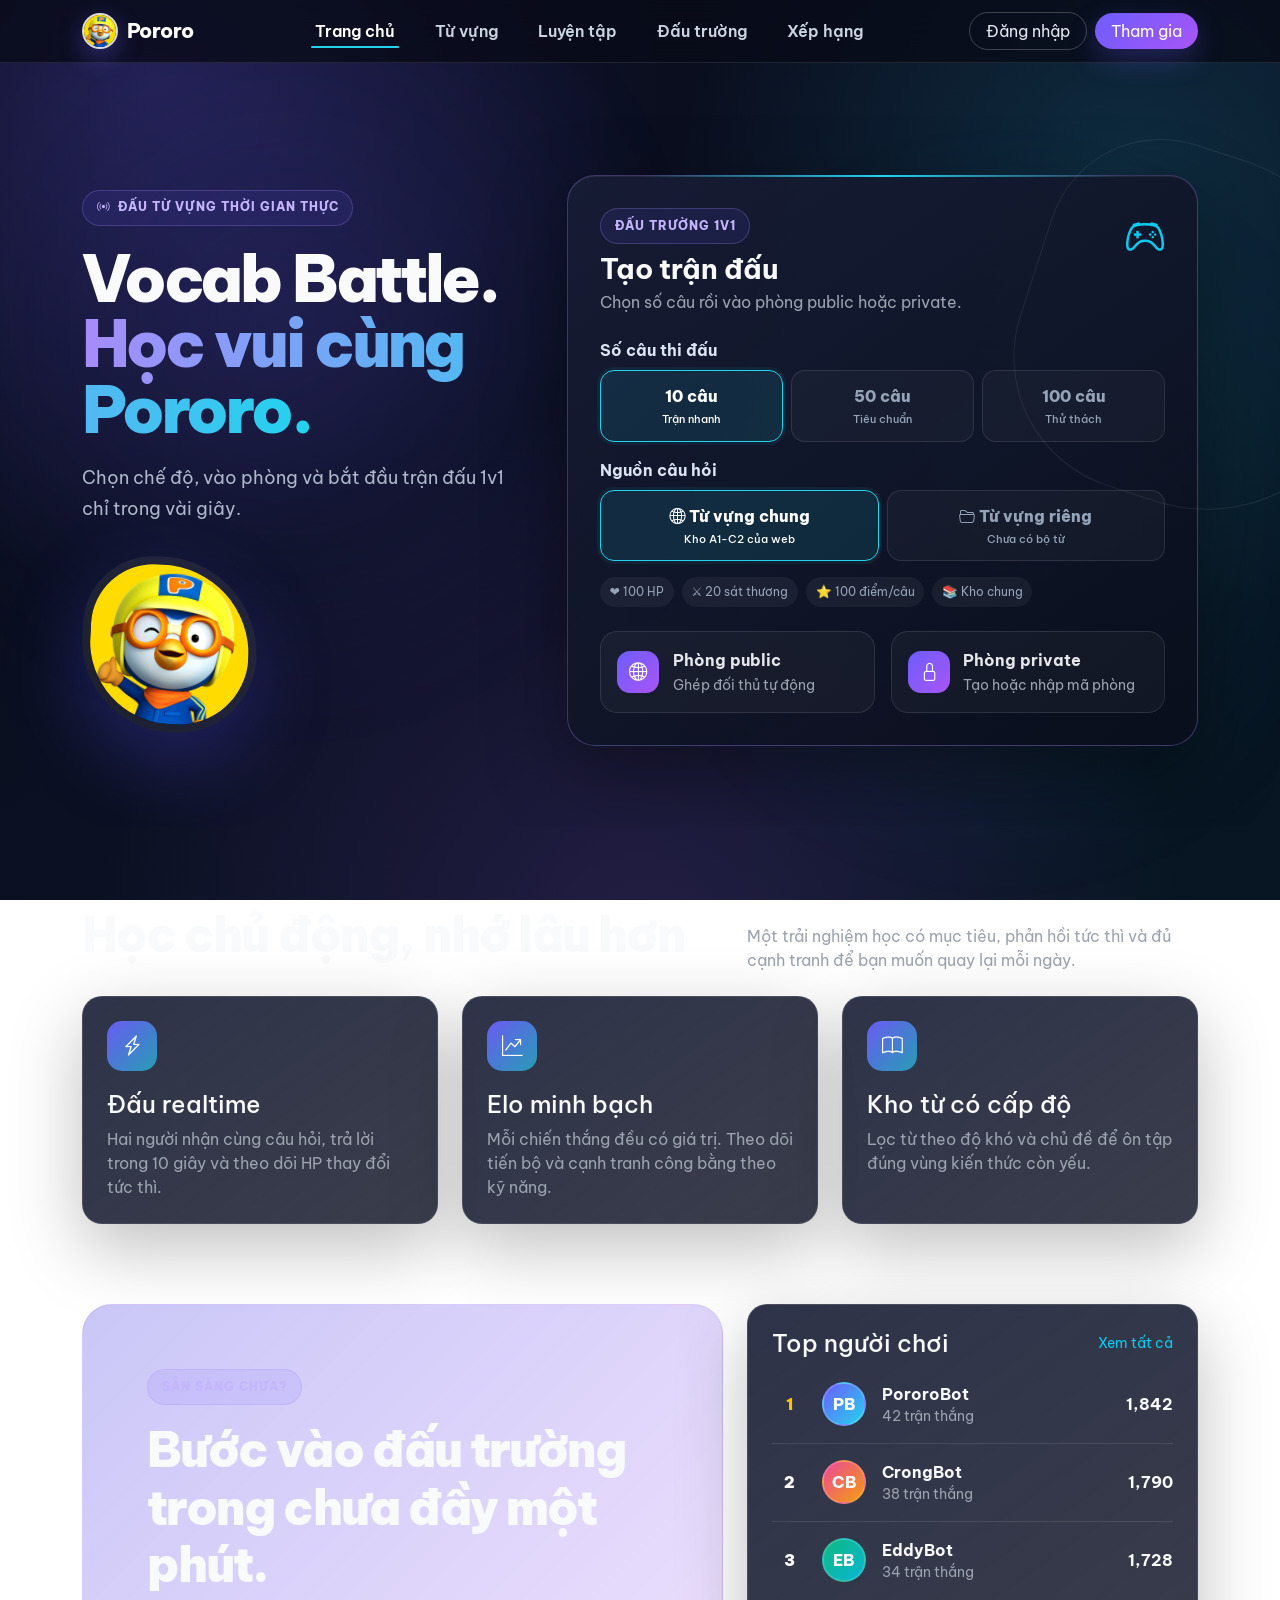
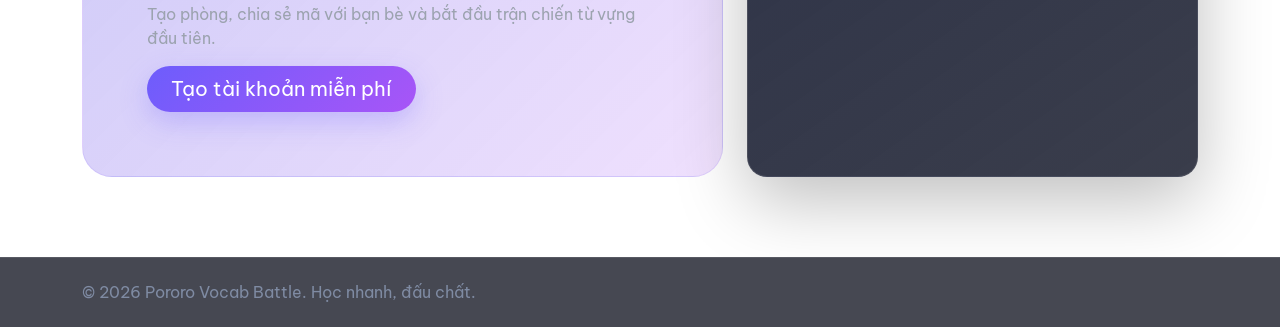
==== commit f8b5c86c: "Update verified IELTS practice data and visual effects" ====
--- a/index.html
+++ b/index.html
@@ -93,7 +93,6 @@
   <script src="assets/js/vocabulary-data.js"></script>
   <script src="assets/js/vocabulary-examples.js"></script>
   <script src="assets/js/ielts-band7-data.js"></script>
-  <script src="assets/js/ielts-advanced-data.js"></script>
   <script src="assets/js/word-bank.js"></script>
   <script src="assets/js/battle-config.js"></script>
   <script src="assets/js/home.js"></script>
--- a/assets/css/main.css
+++ b/assets/css/main.css
@@ -20,14 +20,33 @@
 html { scroll-behavior: smooth; }
 
 body {
+  position: relative;
+  isolation: isolate;
   min-height: 100vh;
   margin: 0;
+  overflow-x: hidden;
   color: var(--vb-text);
   background:
-    radial-gradient(circle at 15% 10%, rgba(109, 93, 252, 0.2), transparent 28rem),
-    radial-gradient(circle at 90% 35%, rgba(34, 211, 238, 0.12), transparent 24rem),
-    var(--vb-bg);
+    radial-gradient(circle at 12% 8%, rgba(109,93,252,.24), transparent 32rem),
+    radial-gradient(circle at 88% 20%, rgba(34,211,238,.14), transparent 28rem),
+    radial-gradient(circle at 50% 105%, rgba(168,85,247,.16), transparent 34rem),
+    linear-gradient(145deg, #080b18 0%, #0b1022 48%, #071622 100%);
+  background-attachment: fixed;
   font-family: "Be Vietnam Pro", system-ui, -apple-system, BlinkMacSystemFont, "Segoe UI", sans-serif;
+}
+
+body::before {
+  position: fixed;
+  z-index: -1;
+  inset: -20%;
+  content: "";
+  pointer-events: none;
+  background:
+    radial-gradient(circle at 30% 40%, rgba(109,93,252,.13), transparent 26rem),
+    radial-gradient(circle at 70% 55%, rgba(34,211,238,.09), transparent 24rem);
+  filter: blur(24px);
+  will-change: transform;
+  animation: aurora-drift 16s ease-in-out infinite alternate;
 }
 
 .page-loader {
@@ -153,6 +172,11 @@
   to { opacity: 1; transform: translateY(0); }
 }
 
+@keyframes aurora-drift {
+  from { transform: translate3d(-2%, -1%, 0) scale(1); }
+  to { transform: translate3d(3%, 2%, 0) scale(1.06); }
+}
+
 @media (prefers-reduced-motion: reduce) {
   .page-loader,
   body.page-is-leaving .navbar-vb,
@@ -161,6 +185,7 @@
 
   .page-loader-ring,
   .page-loader-dots i,
+  body::before,
   body.page-is-ready .navbar-vb,
   body.page-is-ready .site-main,
   body.page-is-ready .site-footer { animation: none; }
@@ -1091,7 +1116,47 @@
   background: rgba(255,255,255,.035);
 }
 
-.practice-question-card { max-width: 920px; }
+.practice-question-card {
+  position: relative;
+  max-width: 920px;
+  overflow: hidden;
+  isolation: isolate;
+}
+
+.practice-question-card::after {
+  position: absolute;
+  z-index: -1;
+  inset: 0;
+  content: "";
+  opacity: 0;
+  pointer-events: none;
+}
+
+.practice-question-card .battle-word {
+  max-width: 100%;
+  margin: 1rem 0 1.6rem;
+  font-family: "Be Vietnam Pro", system-ui, -apple-system, BlinkMacSystemFont, "Segoe UI", sans-serif;
+  font-size: clamp(1.7rem, 4vw, 3rem);
+  font-weight: 800;
+  line-height: 1.2;
+  letter-spacing: .015em;
+  text-wrap: balance;
+  overflow-wrap: anywhere;
+}
+
+.practice-question-card .battle-word.is-long {
+  font-size: clamp(1.55rem, 3.4vw, 2.65rem);
+}
+
+.practice-question-card .battle-word.is-very-long {
+  font-size: clamp(1.4rem, 3vw, 2.25rem);
+}
+
+.practice-question-card .answer-btn {
+  font-size: clamp(.92rem, 1.3vw, 1.02rem);
+  font-weight: 600;
+  line-height: 1.45;
+}
 
 .practice-word-meta span {
   display: inline-flex;
@@ -1106,6 +1171,54 @@
 .practice-question-card .answer-btn.correct,
 .practice-question-card .answer-btn.wrong { opacity: 1; }
 
+.practice-question-card .answer-btn.correct {
+  color: #ecfdf5;
+  box-shadow: 0 0 0 1px rgba(52,211,153,.16), 0 12px 34px rgba(16,185,129,.2);
+  animation: practice-answer-correct .55s cubic-bezier(.2,.85,.35,1.25);
+}
+
+.practice-question-card .answer-btn.correct .answer-key {
+  color: #052e24;
+  background: #6ee7b7;
+}
+
+.practice-question-card .answer-btn.wrong {
+  color: #fff1f2;
+  box-shadow: 0 0 0 1px rgba(251,113,133,.15), 0 10px 30px rgba(244,63,94,.17);
+  animation: practice-answer-wrong .42s ease both;
+}
+
+.practice-question-card .answer-btn.wrong .answer-key {
+  color: #4c0519;
+  background: #fda4af;
+}
+
+.practice-question-card.answer-state-correct {
+  animation: practice-card-correct .58s ease both;
+}
+
+.practice-question-card.answer-state-correct::after {
+  background: radial-gradient(circle at 50% 42%, rgba(52,211,153,.2), transparent 56%);
+  animation: practice-state-flash .75s ease-out both;
+}
+
+.practice-question-card.answer-state-correct .battle-word {
+  animation: practice-word-correct .55s cubic-bezier(.2,.8,.3,1.2);
+}
+
+.practice-question-card.answer-state-wrong {
+  animation: practice-card-wrong .42s ease both;
+}
+
+.practice-question-card.answer-state-wrong::after {
+  background: radial-gradient(circle at 50% 42%, rgba(251,113,133,.16), transparent 58%);
+  animation: practice-state-flash .65s ease-out both;
+}
+
+.practice-question-card.answer-state-wrong .battle-word {
+  animation: practice-word-wrong .38s ease both;
+}
+
 .practice-feedback {
   margin-top: 1.4rem;
   padding: 1rem 1.15rem;
@@ -1134,6 +1247,66 @@
 
 .practice-feedback.is-correct .practice-feedback-heading { color: #6ee7b7; }
 .practice-feedback.is-wrong .practice-feedback-heading { color: #fde68a; }
+
+.practice-feedback:not(.d-none) {
+  animation: practice-feedback-in .35s cubic-bezier(.2,.75,.25,1) both;
+}
+
+.practice-feedback:not(.d-none) .practice-feedback-heading i {
+  display: inline-block;
+  animation: practice-feedback-icon .45s cubic-bezier(.2,.8,.3,1.3) both;
+}
+
+@keyframes practice-answer-correct {
+  0% { transform: scale(1); }
+  45% { transform: scale(1.025); }
+  100% { transform: scale(1); }
+}
+
+@keyframes practice-answer-wrong {
+  0%, 100% { transform: translateX(0); }
+  20% { transform: translateX(-7px); }
+  40% { transform: translateX(6px); }
+  60% { transform: translateX(-4px); }
+  80% { transform: translateX(2px); }
+}
+
+@keyframes practice-card-correct {
+  0%, 100% { border-color: rgba(109,93,252,.38); }
+  45% { border-color: rgba(52,211,153,.7); box-shadow: 0 30px 90px rgba(0,0,0,.38), 0 0 32px rgba(16,185,129,.17); }
+}
+
+@keyframes practice-card-wrong {
+  0%, 100% { border-color: rgba(109,93,252,.38); }
+  45% { border-color: rgba(251,113,133,.64); box-shadow: 0 30px 90px rgba(0,0,0,.38), 0 0 28px rgba(244,63,94,.14); }
+}
+
+@keyframes practice-state-flash {
+  0% { opacity: 0; transform: scale(.96); }
+  35% { opacity: 1; }
+  100% { opacity: 0; transform: scale(1.04); }
+}
+
+@keyframes practice-word-correct {
+  0%, 100% { transform: translateY(0); }
+  45% { color: #a7f3d0; transform: translateY(-3px) scale(1.015); }
+}
+
+@keyframes practice-word-wrong {
+  0%, 100% { transform: translateX(0); }
+  35% { color: #fecdd3; transform: translateX(-3px); }
+  70% { transform: translateX(3px); }
+}
+
+@keyframes practice-feedback-in {
+  from { opacity: 0; transform: translateY(8px); }
+  to { opacity: 1; transform: translateY(0); }
+}
+
+@keyframes practice-feedback-icon {
+  from { opacity: 0; transform: scale(.55) rotate(-12deg); }
+  to { opacity: 1; transform: scale(1) rotate(0); }
+}
 
 .practice-example {
   margin-top: .5rem;
@@ -1235,6 +1408,8 @@
 }
 
 @media (max-width: 575.98px) {
+  body { background-attachment: scroll; }
+  body::before { filter: blur(18px); animation-duration: 22s; }
   .section-space { padding: 3.5rem 0; }
   .glass-card { padding: 1.15rem; }
   .room-code { letter-spacing: .08em; }
@@ -1248,5 +1423,18 @@
   .practice-toolbar { align-items: flex-start; }
   .practice-stats { gap: .45rem; }
   .practice-stats span { padding: .45rem .6rem; font-size: .72rem; }
+  .practice-question-card .battle-word { margin-bottom: 1.3rem; }
+  .practice-question-card .answer-btn { min-height: 58px; }
   .practice-mistake-item div { flex-direction: column; gap: .2rem; }
 }
+
+@media (prefers-reduced-motion: reduce) {
+  .practice-question-card,
+  .practice-question-card::after,
+  .practice-question-card .battle-word,
+  .practice-question-card .answer-btn,
+  .practice-feedback:not(.d-none),
+  .practice-feedback:not(.d-none) .practice-feedback-heading i {
+    animation: none !important;
+  }
+}
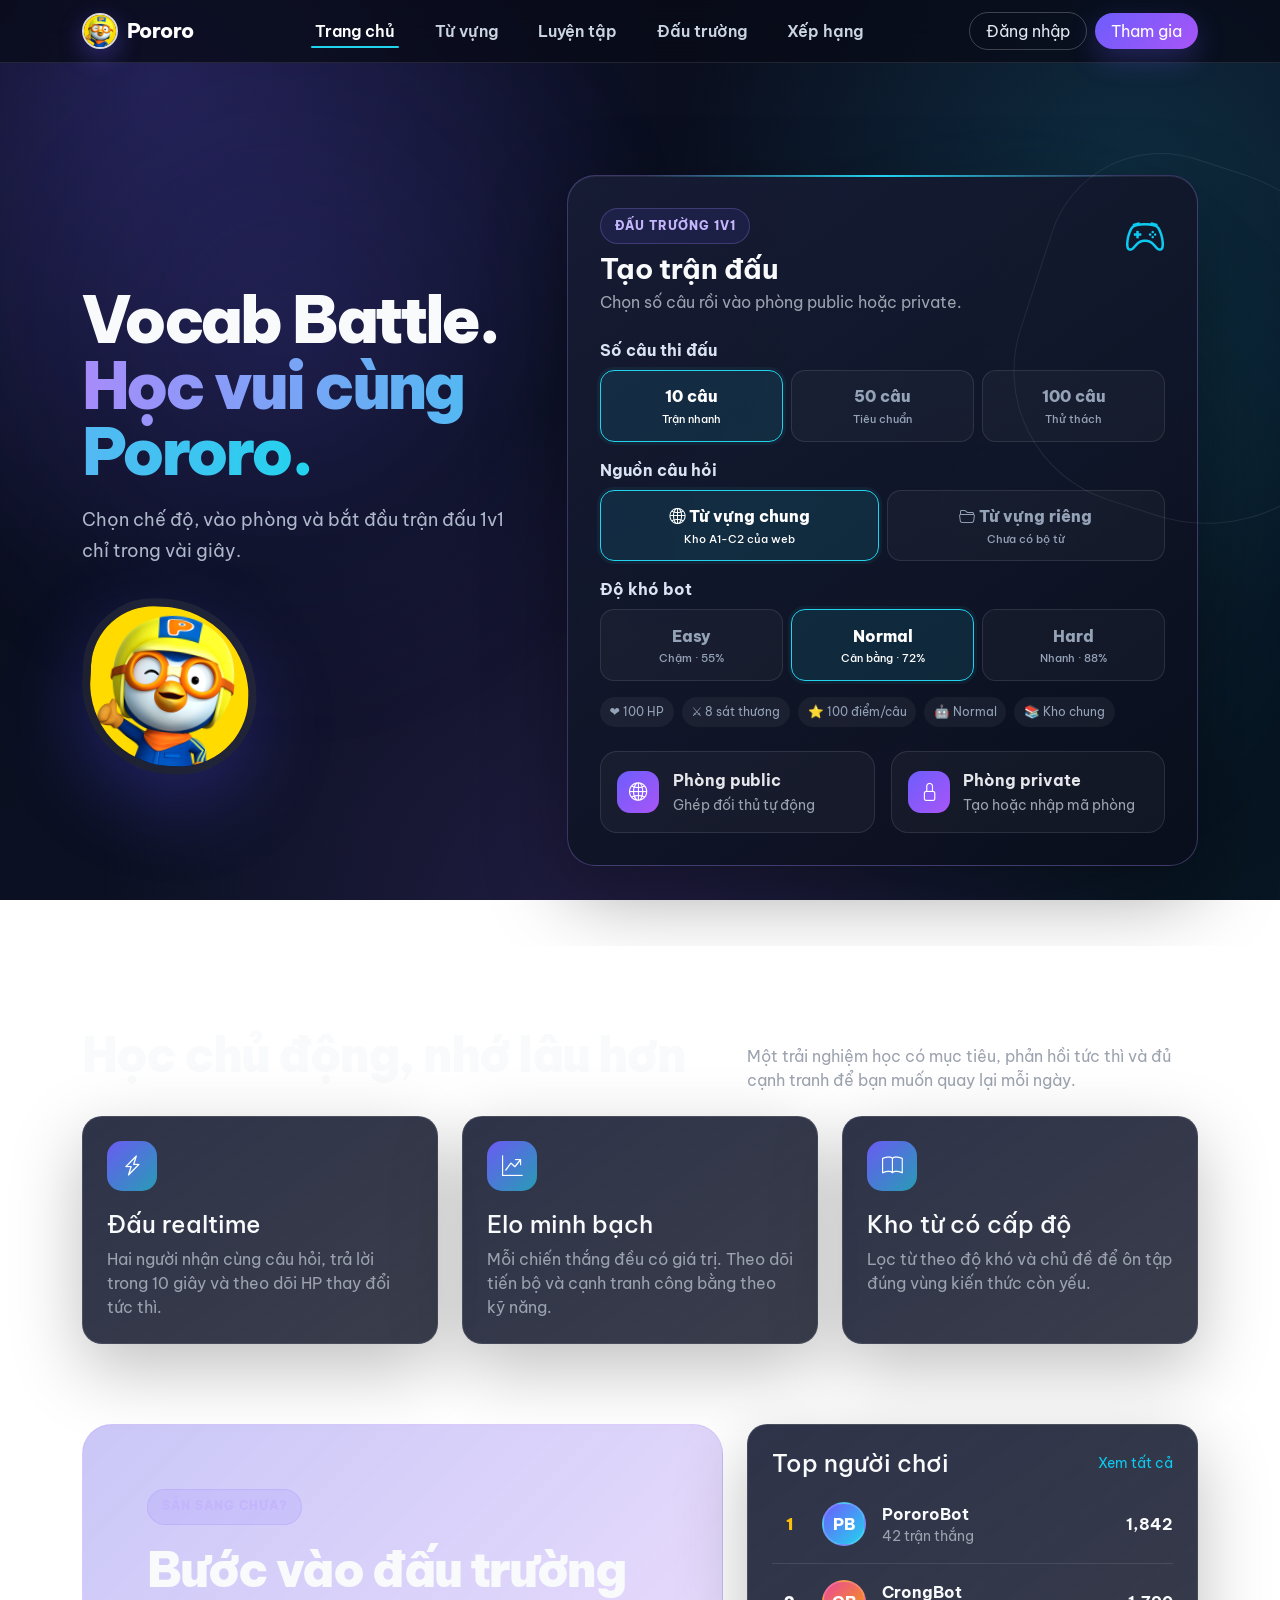
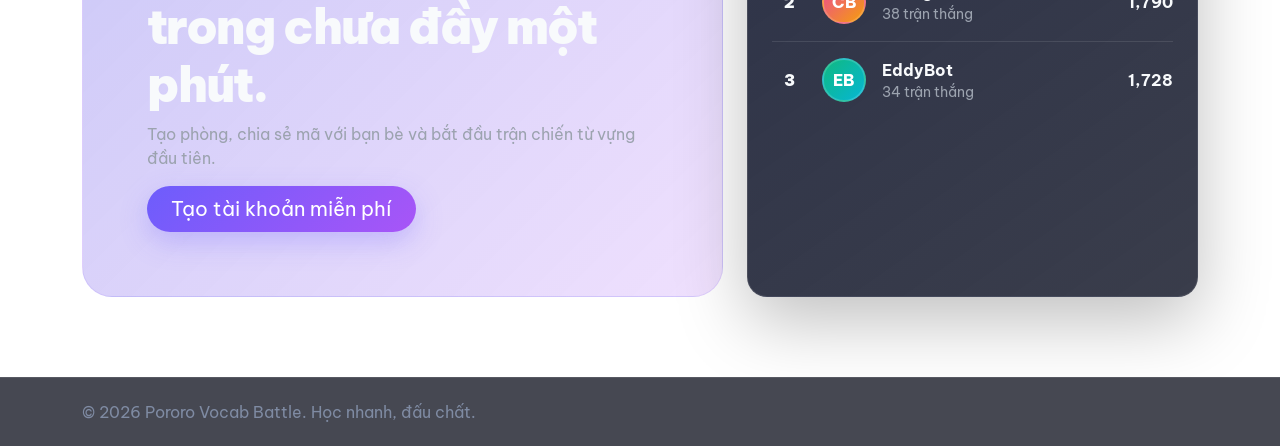
==== commit 138c4a7c: "Normalize C1 C2 data and improve practice and bot battle" ====
--- a/index.html
+++ b/index.html
@@ -20,7 +20,6 @@
       <div class="container position-relative">
         <div class="row g-5 align-items-center">
           <div class="col-lg-5">
-            <span class="eyebrow"><i class="bi bi-broadcast"></i> Đấu từ vựng thời gian thực</span>
             <h1 class="hero-title">Vocab Battle.<br><span class="gradient-text">Học vui cùng Pororo.</span></h1>
             <p class="hero-copy">Chọn chế độ, vào phòng và bắt đầu trận đấu 1v1 chỉ trong vài giây.</p>
             <div class="pororo-hero" style="width:min(175px,45vw);margin-left:0"><img src="assets/images/pororo.jpg" alt="Pororo đồng hành cùng người học từ vựng"></div>
@@ -38,6 +37,12 @@
               <div class="row g-2 mb-3">
                 <div class="col-6 mode-option"><input type="radio" name="homeBank" id="homeBankPublic" value="public" checked><label for="homeBankPublic"><i class="bi bi-globe2 me-1"></i>Từ vựng chung<small>Kho A1-C2 của web</small></label></div>
                 <div class="col-6 mode-option"><input type="radio" name="homeBank" id="homeBankPersonal" value="personal"><label for="homeBankPersonal"><i class="bi bi-folder2-open me-1"></i>Từ vựng riêng<small id="homePersonalCount">Chưa có bộ từ</small></label></div>
+              </div>
+              <p class="form-label mb-2">Độ khó bot</p>
+              <div class="row g-2 mb-3">
+                <div class="col-4 mode-option"><input type="radio" name="homeDifficulty" id="homeDifficultyEasy" value="easy"><label for="homeDifficultyEasy">Easy<small>Chậm · 55%</small></label></div>
+                <div class="col-4 mode-option"><input type="radio" name="homeDifficulty" id="homeDifficultyNormal" value="normal" checked><label for="homeDifficultyNormal">Normal<small>Cân bằng · 72%</small></label></div>
+                <div class="col-4 mode-option"><input type="radio" name="homeDifficulty" id="homeDifficultyHard" value="hard"><label for="homeDifficultyHard">Hard<small>Nhanh · 88%</small></label></div>
               </div>
               <div class="battle-summary mb-4" id="modeSummary"><span>❤️ 100 HP</span><span>⚔️ 20 sát thương</span><span>⭐ 100 điểm/câu</span></div>
               <div class="row g-3">
--- a/assets/css/main.css
+++ b/assets/css/main.css
@@ -767,6 +767,33 @@
   letter-spacing: .06em;
 }
 
+.battle-question-card {
+  position: relative;
+  max-width: 920px;
+  overflow: hidden;
+  isolation: isolate;
+}
+
+.battle-question-card .battle-word {
+  max-width: 100%;
+  margin: 1rem 0 1.6rem;
+  font-family: "Be Vietnam Pro", system-ui, -apple-system, BlinkMacSystemFont, "Segoe UI", sans-serif;
+  font-size: clamp(1.75rem, 4vw, 3.15rem);
+  font-weight: 800;
+  line-height: 1.2;
+  letter-spacing: .015em;
+  text-wrap: balance;
+  overflow-wrap: anywhere;
+}
+
+.battle-question-card .battle-word.is-long {
+  font-size: clamp(1.55rem, 3.4vw, 2.7rem);
+}
+
+.battle-question-card .battle-word.is-very-long {
+  font-size: clamp(1.4rem, 3vw, 2.3rem);
+}
+
 .answer-btn {
   display: flex;
   gap: .9rem;
@@ -804,6 +831,260 @@
   background: rgba(255,255,255,.1);
 }
 
+.battle-player-meta {
+  display: flex;
+  gap: .65rem;
+  align-items: center;
+  justify-content: space-between;
+  margin-top: .45rem;
+}
+
+.bot-player-card {
+  position: relative;
+  overflow: hidden;
+  transition: border-color .25s ease, box-shadow .25s ease, transform .25s ease;
+}
+
+.bot-player-card.is-thinking {
+  border-color: rgba(34,211,238,.34);
+  box-shadow: inset 0 0 24px rgba(34,211,238,.05), 0 0 22px rgba(34,211,238,.08);
+}
+
+.bot-player-card.is-thinking .avatar {
+  animation: bot-thinking-pulse 1.2s ease-in-out infinite;
+}
+
+.bot-player-card.is-bot-correct {
+  border-color: rgba(52,211,153,.64);
+  box-shadow: inset 0 0 30px rgba(16,185,129,.12), 0 0 26px rgba(16,185,129,.18);
+  animation: bot-answer-correct .5s cubic-bezier(.2,.85,.35,1.2);
+}
+
+.bot-player-card.is-bot-wrong {
+  border-color: rgba(251,113,133,.58);
+  box-shadow: inset 0 0 28px rgba(244,63,94,.1), 0 0 22px rgba(244,63,94,.14);
+  animation: bot-answer-wrong .42s ease;
+}
+
+.bot-status {
+  min-width: 0;
+  overflow: hidden;
+  text-overflow: ellipsis;
+  white-space: nowrap;
+}
+
+.battle-bot-difficulty {
+  padding: .2rem .48rem;
+  color: #cbd5e1;
+  font-size: .66rem;
+  font-weight: 850;
+  border: 1px solid rgba(148,163,184,.24);
+  border-radius: 999px;
+  background: rgba(15,23,42,.68);
+}
+
+.battle-bot-difficulty.is-easy { color: #86efac; border-color: rgba(74,222,128,.32); }
+.battle-bot-difficulty.is-normal { color: #67e8f9; border-color: rgba(34,211,238,.34); }
+.battle-bot-difficulty.is-hard { color: #fda4af; border-color: rgba(251,113,133,.38); }
+
+.bot-answer-track {
+  display: flex;
+  gap: .3rem;
+}
+
+.bot-answer-track span {
+  display: grid;
+  width: 24px;
+  height: 24px;
+  color: #64748b;
+  font-size: .62rem;
+  font-weight: 900;
+  place-items: center;
+  border: 1px solid rgba(148,163,184,.16);
+  border-radius: 7px;
+  background: rgba(15,23,42,.52);
+  transition: color .2s ease, border-color .2s ease, background .2s ease, transform .2s ease;
+}
+
+.bot-player-card.is-thinking .bot-answer-track span {
+  animation: bot-option-scan 1.2s ease-in-out infinite;
+}
+
+.bot-player-card.is-thinking .bot-answer-track span:nth-child(2) { animation-delay: .12s; }
+.bot-player-card.is-thinking .bot-answer-track span:nth-child(3) { animation-delay: .24s; }
+.bot-player-card.is-thinking .bot-answer-track span:nth-child(4) { animation-delay: .36s; }
+
+.bot-answer-track span.is-selected {
+  color: #fff;
+  transform: translateY(-2px) scale(1.08);
+}
+
+.bot-answer-track span.is-correct { border-color: #34d399; background: rgba(16,185,129,.34); }
+.bot-answer-track span.is-wrong { border-color: #fb7185; background: rgba(244,63,94,.3); }
+
+@keyframes bot-thinking-pulse {
+  50% { transform: scale(1.07); box-shadow: 0 0 22px rgba(34,211,238,.3); }
+}
+
+@keyframes bot-option-scan {
+  35% { color: #67e8f9; border-color: rgba(34,211,238,.5); transform: translateY(-2px); }
+}
+
+@keyframes bot-answer-correct {
+  45% { transform: translateY(-3px) scale(1.01); }
+}
+
+@keyframes bot-answer-wrong {
+  25%, 75% { transform: translateX(-4px); }
+  50% { transform: translateX(4px); }
+}
+
+.battle-streak-pill {
+  display: inline-flex;
+  gap: .28rem;
+  align-items: center;
+  padding: .22rem .48rem;
+  color: #94a3b8;
+  font-size: .68rem;
+  font-weight: 800;
+  line-height: 1;
+  border: 1px solid rgba(148,163,184,.2);
+  border-radius: 999px;
+  background: rgba(15,23,42,.62);
+}
+
+.battle-streak-pill.is-active {
+  color: #fff7ed;
+  border-color: rgba(251,146,60,.55);
+  background: linear-gradient(135deg, rgba(234,88,12,.34), rgba(245,158,11,.2));
+  box-shadow: 0 0 18px rgba(249,115,22,.22);
+}
+
+.battle-streak-pill.is-bumped { animation: battle-streak-pill-bump .48s cubic-bezier(.2,.8,.3,1.3); }
+.battle-streak-pill.is-broken { animation: battle-streak-pill-break .42s ease; }
+
+.battle-streak-fx {
+  position: fixed;
+  z-index: 1080;
+  left: 50%;
+  top: 38%;
+  width: 0;
+  height: 0;
+  color: #fff7ed;
+  pointer-events: none;
+}
+
+.battle-streak-burst {
+  position: absolute;
+  display: grid;
+  left: 0;
+  top: 0;
+  min-width: min(82vw, 340px);
+  padding: 1.05rem 1.4rem;
+  text-align: center;
+  border: 2px solid rgba(251,191,36,.68);
+  border-radius: 24px;
+  background: linear-gradient(145deg, rgba(124,45,18,.96), rgba(234,88,12,.94) 54%, rgba(245,158,11,.94));
+  box-shadow: 0 0 0 8px rgba(249,115,22,.13), 0 22px 65px rgba(0,0,0,.48), 0 0 44px rgba(249,115,22,.48);
+  opacity: 0;
+  transform: translate(-50%, -50%) scale(.35) rotate(-5deg);
+}
+
+.battle-streak-fx.is-visible .battle-streak-burst {
+  animation: battle-streak-burst 1.08s cubic-bezier(.18,.8,.3,1.18) both;
+}
+
+.battle-streak-burst > i {
+  margin-bottom: .2rem;
+  color: #fde68a;
+  font-size: 2rem;
+  filter: drop-shadow(0 0 12px rgba(253,224,71,.72));
+}
+
+.battle-streak-burst strong {
+  display: block;
+  font-size: clamp(1.35rem, 4vw, 2.15rem);
+  font-weight: 950;
+  line-height: 1;
+  letter-spacing: .06em;
+  text-shadow: 0 3px 0 rgba(124,45,18,.45);
+}
+
+.battle-streak-burst span {
+  display: block;
+  margin-top: .38rem;
+  font-size: .75rem;
+  font-weight: 850;
+  letter-spacing: .14em;
+}
+
+.battle-streak-fx.is-electric .battle-streak-burst {
+  border-color: rgba(103,232,249,.82);
+  background: linear-gradient(145deg, rgba(49,46,129,.97), rgba(109,40,217,.96) 55%, rgba(8,145,178,.94));
+  box-shadow: 0 0 0 8px rgba(34,211,238,.13), 0 22px 68px rgba(0,0,0,.5), 0 0 52px rgba(34,211,238,.48);
+}
+
+.battle-streak-fx.is-legendary .battle-streak-burst {
+  color: #422006;
+  border-color: rgba(255,255,255,.9);
+  background: linear-gradient(135deg, #fef08a, #facc15 42%, #fb7185 78%, #a78bfa);
+  box-shadow: 0 0 0 9px rgba(250,204,21,.16), 0 24px 72px rgba(0,0,0,.5), 0 0 62px rgba(250,204,21,.62);
+}
+
+.battle-streak-fx.is-broken .battle-streak-burst {
+  color: #fff1f2;
+  border-color: rgba(251,113,133,.62);
+  background: linear-gradient(145deg, rgba(76,5,25,.96), rgba(190,18,60,.92));
+  box-shadow: 0 0 0 8px rgba(244,63,94,.12), 0 20px 58px rgba(0,0,0,.48), 0 0 38px rgba(244,63,94,.38);
+}
+
+.battle-streak-spark {
+  position: absolute;
+  left: 0;
+  top: 0;
+  width: 7px;
+  height: 32px;
+  border-radius: 999px;
+  background: linear-gradient(#fff, #facc15, #fb923c);
+  box-shadow: 0 0 13px #facc15;
+  opacity: 0;
+  transform: translate(-50%, -50%) rotate(var(--spark-angle)) translateY(-58px) scaleY(.25);
+}
+
+.battle-streak-fx.is-electric .battle-streak-spark { background: linear-gradient(#fff, #67e8f9, #a78bfa); box-shadow: 0 0 13px #22d3ee; }
+.battle-streak-fx.is-legendary .battle-streak-spark { background: linear-gradient(#fff, #fef08a, #fb7185); box-shadow: 0 0 15px #facc15; }
+.battle-streak-fx.is-broken .battle-streak-spark { background: linear-gradient(#fff, #fb7185, #881337); box-shadow: 0 0 11px #fb7185; }
+
+.battle-streak-fx.is-visible .battle-streak-spark {
+  animation: battle-streak-spark .78s var(--spark-delay) cubic-bezier(.12,.7,.25,1) both;
+}
+
+@keyframes battle-streak-pill-bump {
+  0%, 100% { transform: scale(1) rotate(0); }
+  38% { transform: scale(1.2) rotate(-4deg); }
+  68% { transform: scale(.96) rotate(2deg); }
+}
+
+@keyframes battle-streak-pill-break {
+  0%, 100% { transform: translateX(0); }
+  22% { transform: translateX(-5px) rotate(-3deg); }
+  48% { transform: translateX(5px) rotate(3deg); }
+  72% { transform: translateX(-2px); }
+}
+
+@keyframes battle-streak-burst {
+  0% { opacity: 0; transform: translate(-50%, -50%) scale(.28) rotate(-7deg); filter: blur(5px); }
+  28% { opacity: 1; transform: translate(-50%, -50%) scale(1.15) rotate(3deg); filter: blur(0); }
+  48%, 72% { opacity: 1; transform: translate(-50%, -50%) scale(1) rotate(0); }
+  100% { opacity: 0; transform: translate(-50%, -76%) scale(.9) rotate(0); }
+}
+
+@keyframes battle-streak-spark {
+  0% { opacity: 0; transform: translate(-50%, -50%) rotate(var(--spark-angle)) translateY(-54px) scaleY(.2); }
+  24% { opacity: 1; }
+  100% { opacity: 0; transform: translate(-50%, -50%) rotate(var(--spark-angle)) translateY(-205px) scaleY(1); }
+}
+
 .word-list-item {
   padding: 1rem;
   border-bottom: 1px solid var(--vb-border);
@@ -856,6 +1137,78 @@
   border-radius: 0 12px 12px 0;
   background: rgba(34,211,238,.07);
 }
+
+.practice-pronunciation,
+.word-pronunciation-row {
+  display: flex;
+  flex-wrap: wrap;
+  gap: .45rem .65rem;
+  align-items: center;
+  color: #cbd5e1;
+  font-size: .86rem;
+}
+
+.word-pronunciation-row {
+  margin-bottom: .65rem;
+  padding-bottom: .65rem;
+  border-bottom: 1px solid rgba(148,163,184,.13);
+}
+
+.word-pronunciation-row:last-child {
+  margin-bottom: 0;
+  padding-bottom: 0;
+  border-bottom: 0;
+}
+
+.word-pronunciation-row > .bi-soundwave {
+  color: #67e8f9;
+  font-size: 1rem;
+}
+
+.pronunciation-variant {
+  display: inline-flex;
+  gap: .35rem;
+  align-items: center;
+}
+
+.pronunciation-variant b {
+  display: inline-grid;
+  min-width: 30px;
+  padding: .15rem .32rem;
+  color: #e0e7ff;
+  font-size: .62rem;
+  letter-spacing: .05em;
+  place-items: center;
+  border: 1px solid rgba(129,140,248,.3);
+  border-radius: 999px;
+  background: rgba(79,70,229,.18);
+}
+
+.ipa-text {
+  color: #f8fafc;
+  font-family: "Segoe UI", "Noto Sans", Arial, sans-serif;
+  font-size: .95rem;
+  letter-spacing: .015em;
+}
+
+.pronunciation-missing {
+  color: #94a3b8;
+  font-size: .78rem;
+  font-style: italic;
+}
+
+.cambridge-lookup {
+  display: inline-flex;
+  gap: .3rem;
+  align-items: center;
+  margin-left: auto;
+  color: #67e8f9;
+  font-size: .74rem;
+  font-weight: 750;
+  text-decoration: none;
+}
+
+.cambridge-lookup:hover { color: #cffafe; }
 
 .word-example-label {
   margin-bottom: .3rem;
@@ -976,6 +1329,35 @@
   font-size: .72rem;
   font-weight: 750;
   border-top: 1px solid rgba(255,255,255,.08);
+}
+
+.practice-resume-section {
+  padding: 0 0 1.5rem;
+}
+
+.practice-resume-card {
+  display: flex;
+  gap: 1rem;
+  align-items: center;
+  padding: 1.2rem 1.35rem;
+  border: 1px solid rgba(34,211,238,.28);
+  border-radius: 20px;
+  background:
+    radial-gradient(circle at 8% 20%, rgba(34,211,238,.13), transparent 34%),
+    linear-gradient(145deg, rgba(21,29,53,.96), rgba(11,16,31,.94));
+  box-shadow: 0 18px 44px rgba(0,0,0,.22);
+}
+
+.practice-resume-icon {
+  display: grid;
+  width: 52px;
+  height: 52px;
+  flex: 0 0 auto;
+  color: #67e8f9;
+  font-size: 1.45rem;
+  place-items: center;
+  border-radius: 16px;
+  background: rgba(34,211,238,.12);
 }
 
 .practice-topic-grid {
@@ -1123,7 +1505,8 @@
   isolation: isolate;
 }
 
-.practice-question-card::after {
+.practice-question-card::after,
+.battle-question-card::after {
   position: absolute;
   z-index: -1;
   inset: 0;
@@ -1169,54 +1552,189 @@
 }
 
 .practice-question-card .answer-btn.correct,
-.practice-question-card .answer-btn.wrong { opacity: 1; }
-
-.practice-question-card .answer-btn.correct {
+.practice-question-card .answer-btn.wrong,
+.battle-question-card .answer-btn.correct,
+.battle-question-card .answer-btn.wrong { opacity: 1; }
+
+.practice-question-card .answer-btn.correct,
+.battle-question-card .answer-btn.correct {
   color: #ecfdf5;
   box-shadow: 0 0 0 1px rgba(52,211,153,.16), 0 12px 34px rgba(16,185,129,.2);
   animation: practice-answer-correct .55s cubic-bezier(.2,.85,.35,1.25);
 }
 
-.practice-question-card .answer-btn.correct .answer-key {
+.practice-question-card .answer-btn.correct .answer-key,
+.battle-question-card .answer-btn.correct .answer-key {
   color: #052e24;
   background: #6ee7b7;
 }
 
-.practice-question-card .answer-btn.wrong {
+.practice-question-card .answer-btn.wrong,
+.battle-question-card .answer-btn.wrong {
   color: #fff1f2;
   box-shadow: 0 0 0 1px rgba(251,113,133,.15), 0 10px 30px rgba(244,63,94,.17);
   animation: practice-answer-wrong .42s ease both;
 }
 
-.practice-question-card .answer-btn.wrong .answer-key {
+.practice-question-card .answer-btn.wrong .answer-key,
+.battle-question-card .answer-btn.wrong .answer-key {
   color: #4c0519;
   background: #fda4af;
 }
 
-.practice-question-card.answer-state-correct {
+.practice-question-card.answer-state-correct,
+.battle-question-card.answer-state-correct {
   animation: practice-card-correct .58s ease both;
 }
 
-.practice-question-card.answer-state-correct::after {
+.practice-question-card.answer-state-correct::after,
+.battle-question-card.answer-state-correct::after {
   background: radial-gradient(circle at 50% 42%, rgba(52,211,153,.2), transparent 56%);
   animation: practice-state-flash .75s ease-out both;
 }
 
-.practice-question-card.answer-state-correct .battle-word {
+.practice-question-card.answer-state-correct .battle-word,
+.battle-question-card.answer-state-correct .battle-word {
   animation: practice-word-correct .55s cubic-bezier(.2,.8,.3,1.2);
 }
 
-.practice-question-card.answer-state-wrong {
+.practice-question-card.answer-state-wrong,
+.battle-question-card.answer-state-wrong {
   animation: practice-card-wrong .42s ease both;
 }
 
-.practice-question-card.answer-state-wrong::after {
+.practice-question-card.answer-state-wrong::after,
+.battle-question-card.answer-state-wrong::after {
   background: radial-gradient(circle at 50% 42%, rgba(251,113,133,.16), transparent 58%);
   animation: practice-state-flash .65s ease-out both;
 }
 
-.practice-question-card.answer-state-wrong .battle-word {
+.practice-question-card.answer-state-wrong .battle-word,
+.battle-question-card.answer-state-wrong .battle-word {
   animation: practice-word-wrong .38s ease both;
+}
+
+.practice-answer-fx {
+  position: absolute;
+  z-index: 8;
+  inset: 0;
+  overflow: hidden;
+  pointer-events: none;
+}
+
+.practice-fx-flash {
+  position: absolute;
+  inset: 0;
+  opacity: 0;
+  background: radial-gradient(circle at var(--origin-x) var(--origin-y), rgba(255,255,255,.78) 0, rgba(52,211,153,.28) 16%, transparent 54%);
+  animation: practice-fx-flash .72s ease-out both;
+}
+
+.practice-answer-fx.is-wrong .practice-fx-flash {
+  background: radial-gradient(circle at var(--origin-x) var(--origin-y), rgba(255,255,255,.68) 0, rgba(251,113,133,.3) 16%, transparent 54%);
+}
+
+.practice-fx-ring,
+.practice-fx-symbol,
+.practice-fx-label,
+.practice-fx-particle {
+  position: absolute;
+  left: var(--origin-x);
+  top: var(--origin-y);
+}
+
+.practice-fx-ring {
+  width: 38px;
+  height: 38px;
+  border: 5px solid rgba(110,231,183,.92);
+  border-radius: 50%;
+  box-shadow: 0 0 24px rgba(52,211,153,.72), inset 0 0 18px rgba(255,255,255,.42);
+  transform: translate(-50%, -50%) scale(.2);
+  animation: practice-fx-ring .78s cubic-bezier(.12,.65,.25,1) both;
+}
+
+.practice-answer-fx.is-wrong .practice-fx-ring {
+  border-color: rgba(251,113,133,.92);
+  border-radius: 34%;
+  box-shadow: 0 0 24px rgba(244,63,94,.7), inset 0 0 18px rgba(255,255,255,.35);
+}
+
+.practice-fx-ring-two {
+  animation-delay: 90ms;
+}
+
+.practice-fx-symbol {
+  display: grid;
+  width: 76px;
+  height: 76px;
+  color: #052e24;
+  font-size: 3.2rem;
+  border: 4px solid rgba(255,255,255,.9);
+  border-radius: 50%;
+  background: linear-gradient(145deg, #a7f3d0, #34d399);
+  box-shadow: 0 0 0 9px rgba(52,211,153,.2), 0 12px 44px rgba(16,185,129,.55);
+  opacity: 0;
+  place-items: center;
+  transform: translate(-50%, -50%) scale(.25) rotate(-24deg);
+  animation: practice-fx-symbol-correct .86s cubic-bezier(.16,.82,.3,1.24) both;
+}
+
+.practice-answer-fx.is-wrong .practice-fx-symbol {
+  color: #fff1f2;
+  background: linear-gradient(145deg, #fb7185, #e11d48);
+  box-shadow: 0 0 0 9px rgba(251,113,133,.2), 0 12px 44px rgba(225,29,72,.48);
+  animation-name: practice-fx-symbol-wrong;
+}
+
+.practice-fx-label {
+  padding: .48rem .85rem;
+  color: #ecfdf5;
+  font-size: clamp(.78rem, 2vw, 1rem);
+  font-weight: 950;
+  letter-spacing: .09em;
+  white-space: nowrap;
+  border: 1px solid rgba(110,231,183,.52);
+  border-radius: 999px;
+  background: rgba(5,46,36,.92);
+  box-shadow: 0 10px 28px rgba(0,0,0,.28);
+  opacity: 0;
+  transform: translate(-50%, 28px) scale(.78);
+  animation: practice-fx-label .88s 80ms cubic-bezier(.2,.8,.3,1.2) both;
+}
+
+.practice-answer-fx.is-wrong .practice-fx-label {
+  color: #fff1f2;
+  border-color: rgba(251,113,133,.58);
+  background: rgba(76,5,25,.94);
+}
+
+.practice-fx-particle {
+  width: 10px;
+  height: 19px;
+  border-radius: 3px;
+  background: var(--particle-color);
+  box-shadow: 0 0 9px color-mix(in srgb, var(--particle-color) 72%, transparent);
+  opacity: 0;
+  transform: translate(-50%, -50%) scale(.2);
+  animation: practice-fx-particle .92s var(--delay) cubic-bezier(.15,.7,.25,1) both;
+}
+
+.practice-fx-particle.particle-1 {
+  width: 13px;
+  height: 13px;
+  border-radius: 50%;
+}
+
+.practice-fx-particle.particle-2 {
+  width: 8px;
+  height: 23px;
+  border-radius: 999px;
+}
+
+.practice-answer-fx.is-wrong .practice-fx-particle {
+  clip-path: polygon(50% 0, 100% 100%, 0 78%);
+  border-radius: 1px;
+  animation-duration: .74s;
 }
 
 .practice-feedback {
@@ -1306,6 +1824,46 @@
 @keyframes practice-feedback-icon {
   from { opacity: 0; transform: scale(.55) rotate(-12deg); }
   to { opacity: 1; transform: scale(1) rotate(0); }
+}
+
+@keyframes practice-fx-flash {
+  0% { opacity: 0; }
+  16% { opacity: 1; }
+  100% { opacity: 0; }
+}
+
+@keyframes practice-fx-ring {
+  0% { opacity: 0; transform: translate(-50%, -50%) scale(.18); }
+  18% { opacity: 1; }
+  100% { opacity: 0; transform: translate(-50%, -50%) scale(8.5); }
+}
+
+@keyframes practice-fx-symbol-correct {
+  0% { opacity: 0; transform: translate(-50%, -50%) scale(.2) rotate(-28deg); }
+  38% { opacity: 1; transform: translate(-50%, -50%) scale(1.2) rotate(8deg); }
+  62% { opacity: 1; transform: translate(-50%, -50%) scale(.96) rotate(0); }
+  100% { opacity: 0; transform: translate(-50%, -94%) scale(1.05) rotate(0); }
+}
+
+@keyframes practice-fx-symbol-wrong {
+  0% { opacity: 0; transform: translate(-50%, -50%) scale(.25) rotate(-16deg); }
+  30% { opacity: 1; transform: translate(-50%, -50%) scale(1.18) rotate(8deg); }
+  48% { transform: translate(calc(-50% - 8px), -50%) scale(1); }
+  62% { opacity: 1; transform: translate(calc(-50% + 7px), -50%) scale(1); }
+  100% { opacity: 0; transform: translate(-50%, -86%) scale(.92); }
+}
+
+@keyframes practice-fx-label {
+  0% { opacity: 0; transform: translate(-50%, 28px) scale(.72); }
+  34%, 70% { opacity: 1; transform: translate(-50%, 50px) scale(1); }
+  100% { opacity: 0; transform: translate(-50%, 36px) scale(.94); }
+}
+
+@keyframes practice-fx-particle {
+  0% { opacity: 0; transform: translate(-50%, -50%) scale(.15) rotate(0); }
+  14% { opacity: 1; }
+  76% { opacity: 1; }
+  100% { opacity: 0; transform: translate(calc(-50% + var(--tx)), calc(-50% + var(--ty))) scale(1) rotate(var(--rotate)); }
 }
 
 .practice-example {
@@ -1415,7 +1973,12 @@
   .room-code { letter-spacing: .08em; }
   .battle-stage { padding-top: 1.2rem; }
   .player-card .avatar { display: none; }
+  .battle-player-meta { align-items: flex-start; flex-direction: column; gap: .35rem; }
+  .battle-question-card .battle-word { margin-bottom: 1.3rem; }
+  .battle-question-card .answer-btn { min-height: 58px; }
+  .battle-streak-fx { top: 34%; }
   .practice-level-grid { grid-template-columns: 1fr; }
+  .practice-resume-card { align-items: flex-start; flex-direction: column; }
   .practice-section-heading { align-items: flex-start; flex-direction: column; }
   .practice-topic-heading { margin-top: 3.5rem; }
   .practice-topic-grid { grid-template-columns: 1fr; }
@@ -1433,8 +1996,19 @@
   .practice-question-card::after,
   .practice-question-card .battle-word,
   .practice-question-card .answer-btn,
+  .battle-question-card,
+  .battle-question-card::after,
+  .battle-question-card .battle-word,
+  .battle-question-card .answer-btn,
+  .battle-streak-pill,
+  .bot-player-card,
+  .bot-player-card .avatar,
+  .bot-answer-track span,
   .practice-feedback:not(.d-none),
   .practice-feedback:not(.d-none) .practice-feedback-heading i {
     animation: none !important;
   }
-}
+
+  .practice-answer-fx,
+  .battle-streak-fx { display: none; }
+}
